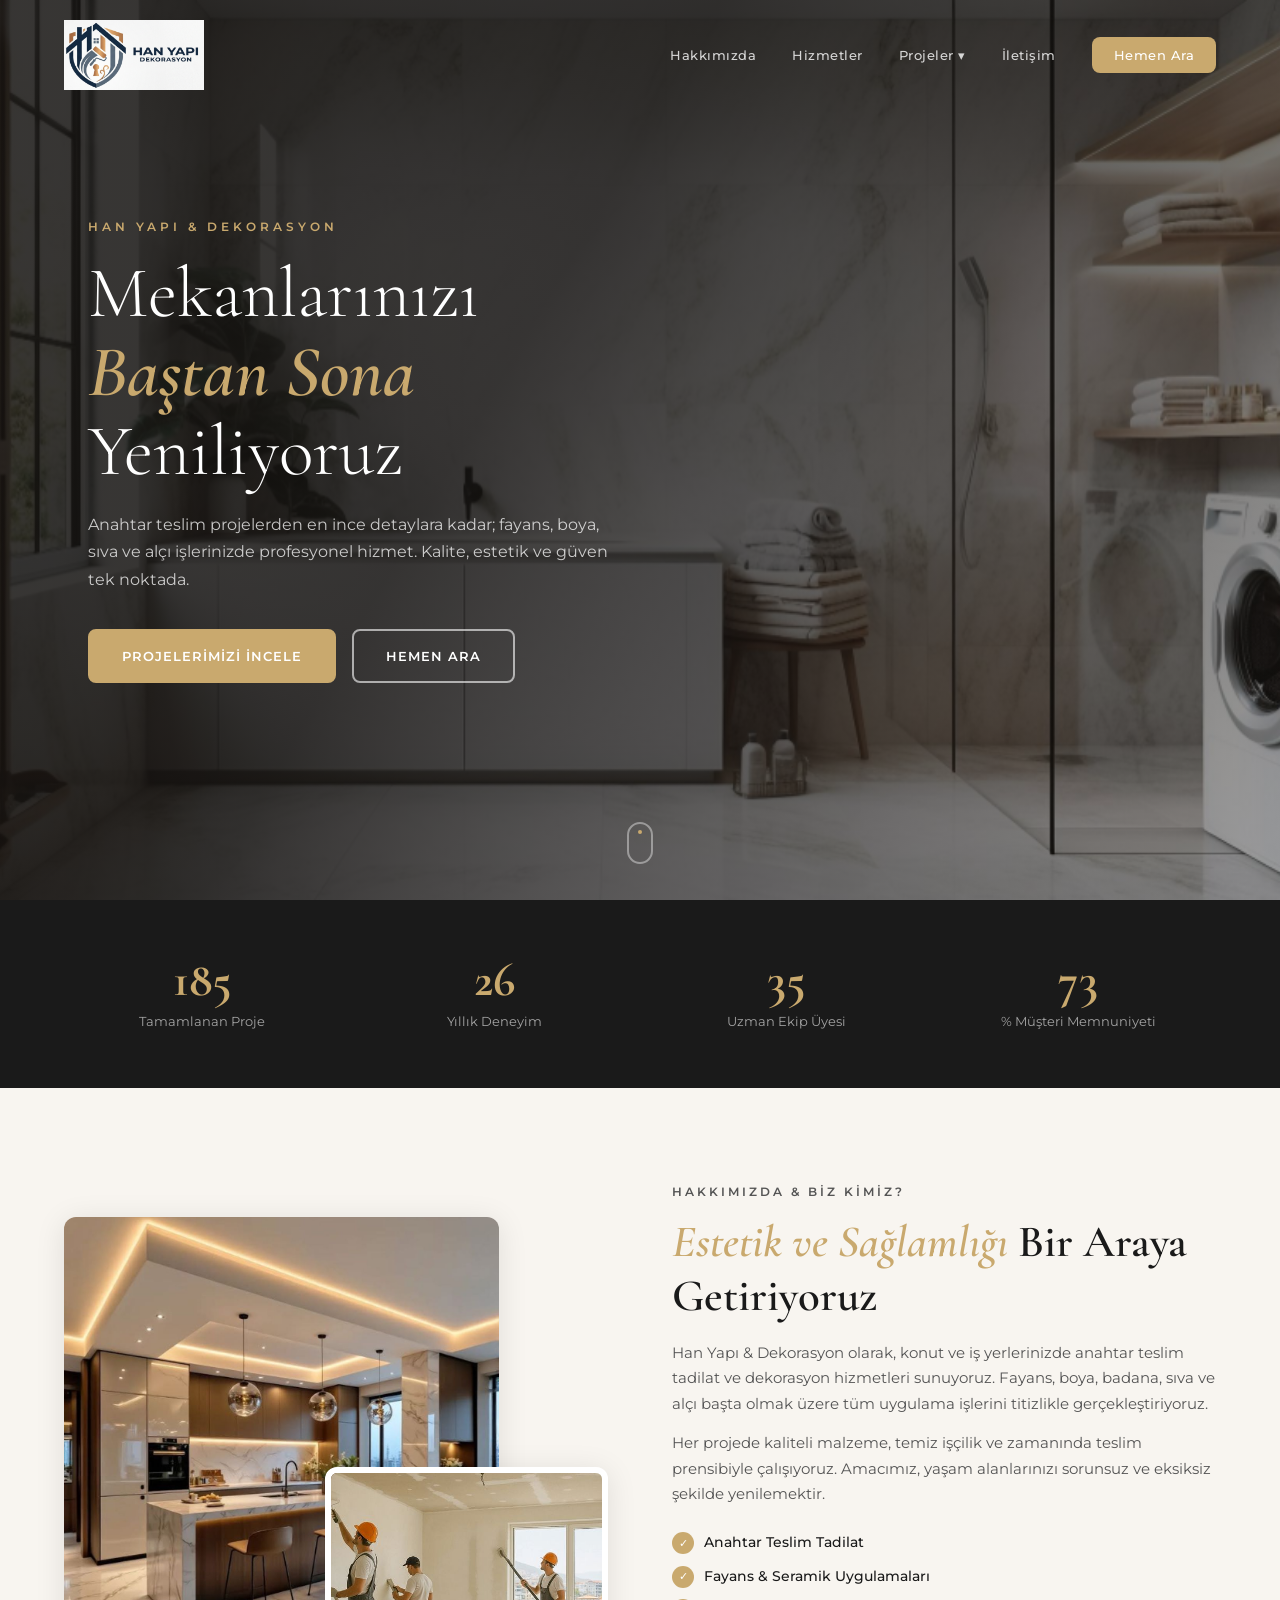
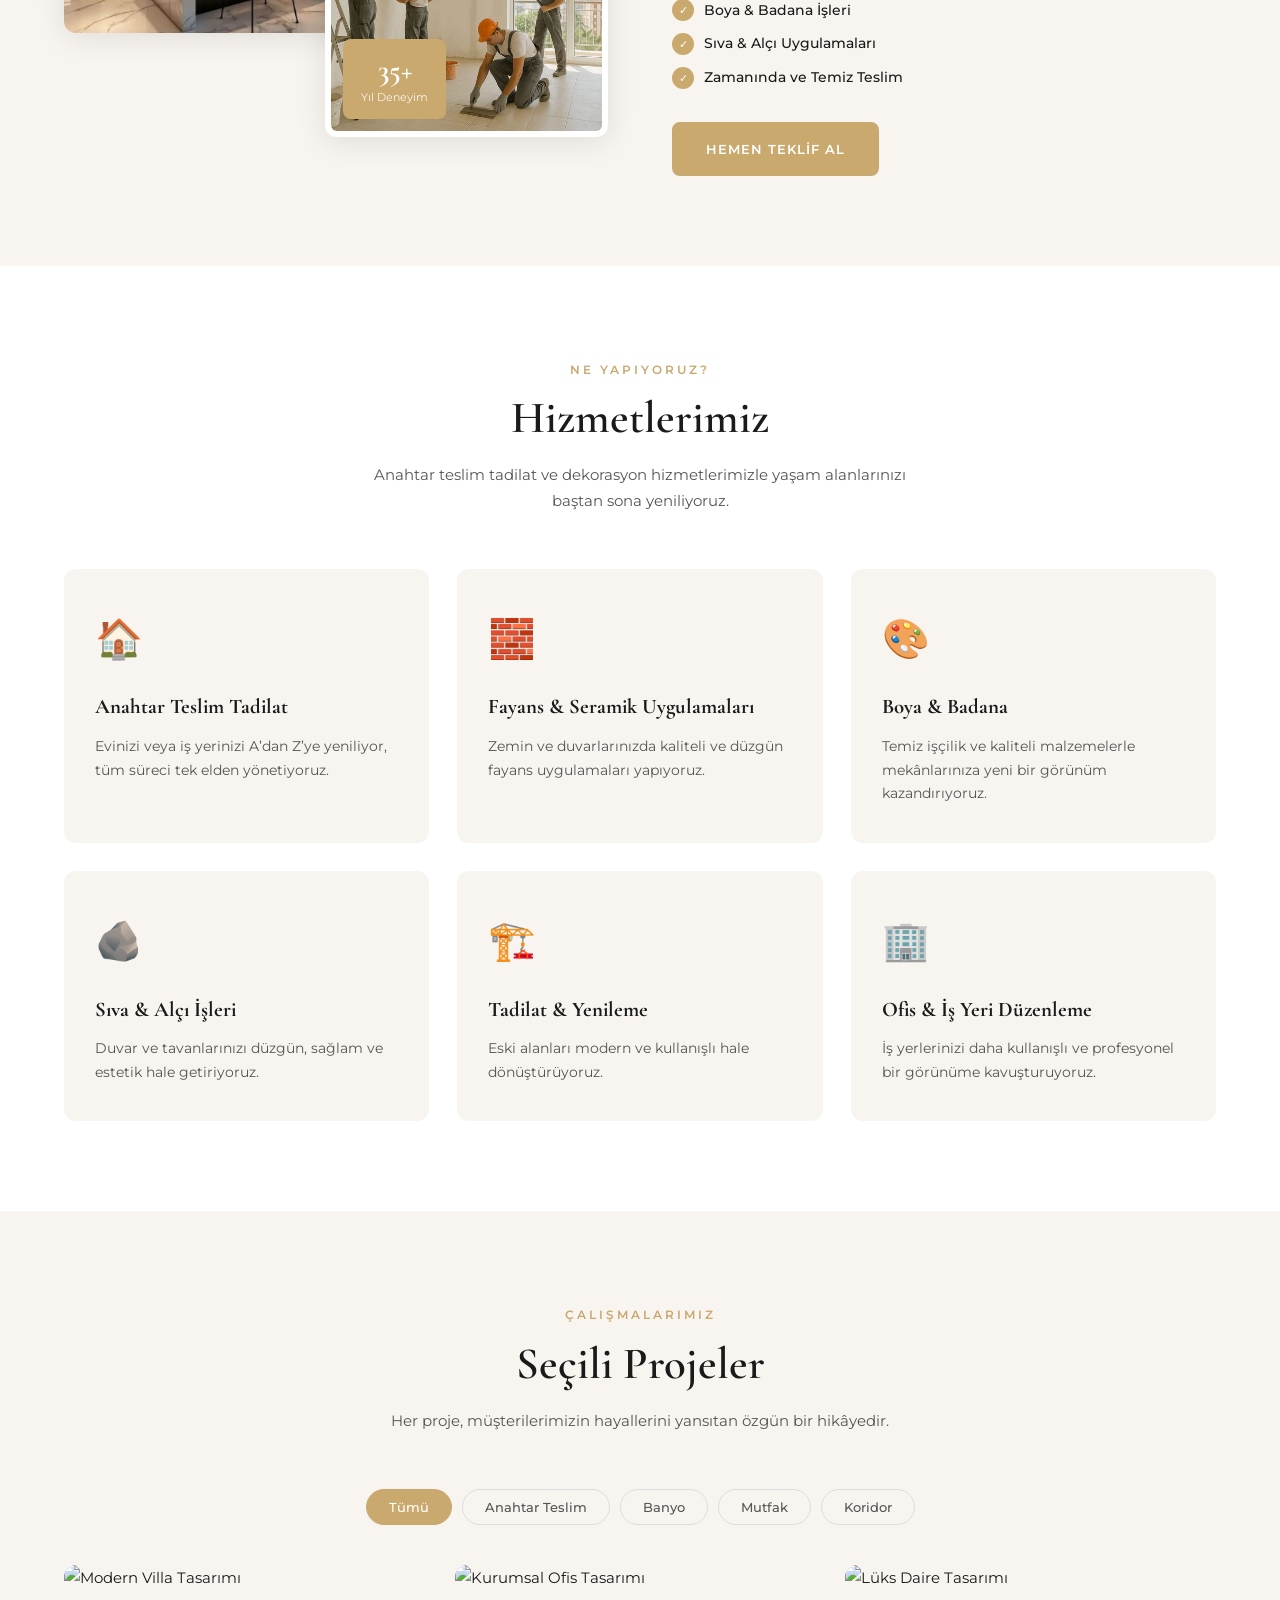
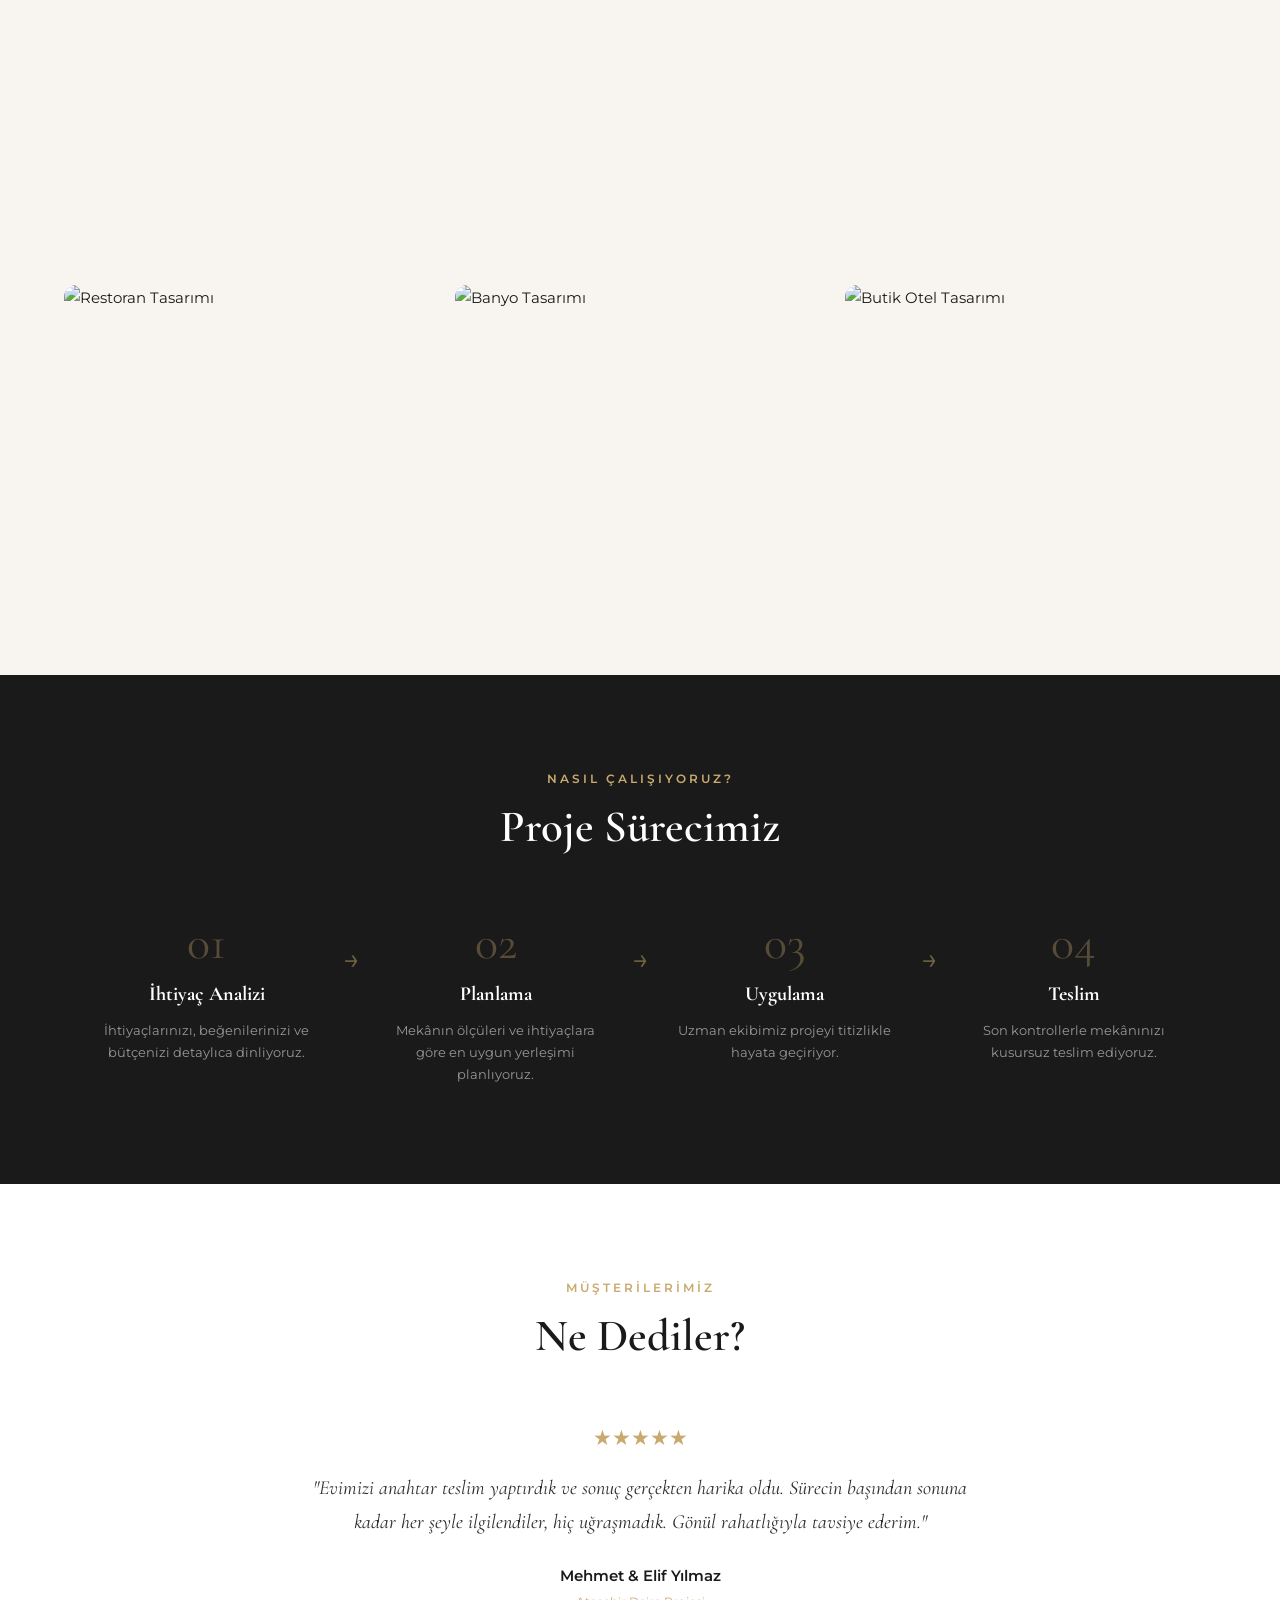
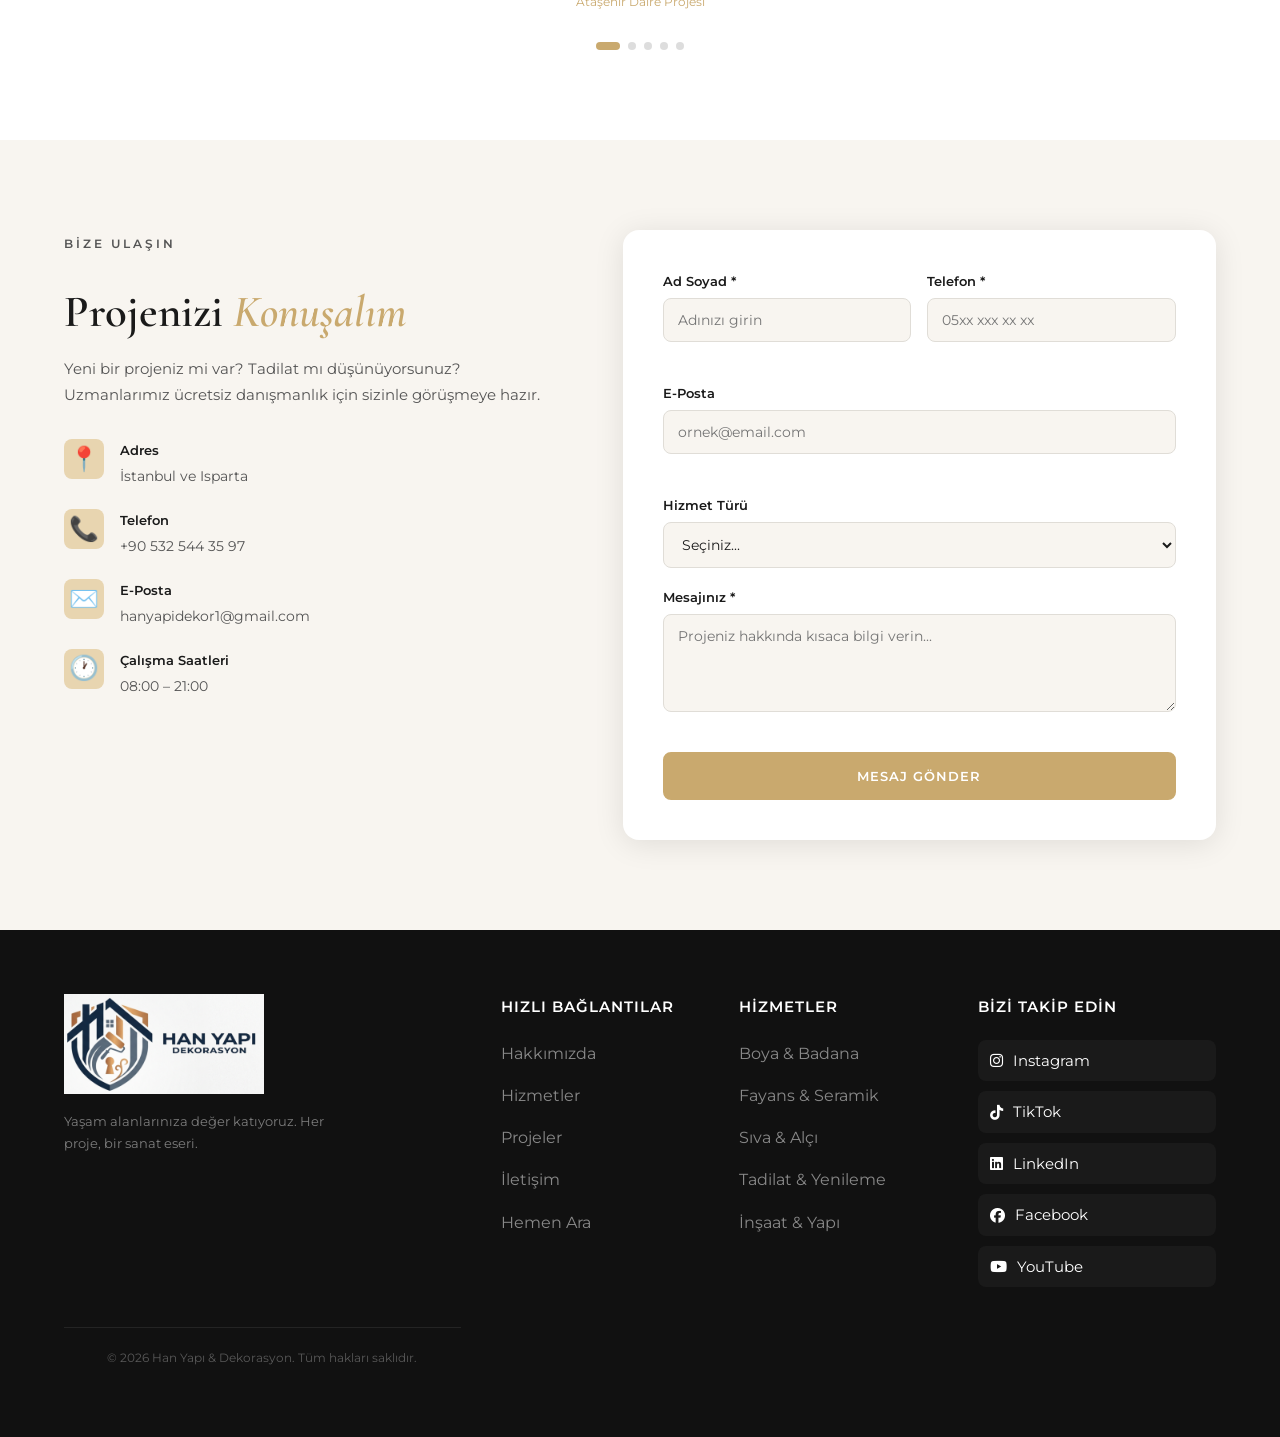
==== hanyapidekor/site/index.html @ 871a9ba3 "Add files via upload" ====
<!DOCTYPE html>
<html lang="tr">
<head>
  <meta charset="UTF-8" />
  <meta name="viewport" content="width=device-width, initial-scale=1.0" />
  <title>Han Yapı & Dekorasyon</title>
  <link href="https://fonts.googleapis.com/css2?family=Cormorant+Garamond:wght@300;400;600;700&family=Montserrat:wght@300;400;500;600&display=swap" rel="stylesheet" />
  <link rel="stylesheet" href="https://cdnjs.cloudflare.com/ajax/libs/font-awesome/6.5.0/css/all.min.css">
  <link rel="stylesheet" href="style.css" />
</head>
<body>


  <!-- NAV -->

  <nav id="navbar">
    <div class="nav-inner">
      <a href="#" class="logo">
        <img src="./image/hyp_logo_sag_yazili.png" alt="Logo" style="height:70px; width: 140px;"> 
      </a>
      <ul class="nav-links" id="navLinks">
        <li><a href="#hakkimizda">Hakkımızda</a></li>
        <li><a href="#hizmetler">Hizmetler</a></li>
        <li class="dropdown">

            <a href="#" class="dropbtn">Projeler ▾</a>

            <ul class="dropdown-menu">
              <li><a href="projeler_tamamlanan.html">Tamamlanan Projeler</a></li>
              <li><a href="projeler_devam.html">Devam Eden Projeler</a></li>
            </ul>
        </li>
        <li><a href="#iletisim">İletişim</a></li>
        <li><a href="tel:+905325443597" class="nav-cta">Hemen Ara</a></li>
      </ul>
      <button class="hamburger" id="hamburger" aria-label="Menüyü Aç">
        <span></span><span></span><span></span>
      </button>
    </div>
  </nav>

  <div class="nav-overlay" id="navOverlay"></div>


  <!-- HERO -->

  <section class="hero" id="hero">
    <div class="hero-overlay"></div>
    <div class="hero-content">
      <p class="hero-tag">Han Yapı & Dekorasyon</p>
      <h1>Mekanlarınızı<br><em>Baştan Sona </em> Yeniliyoruz</h1>
      <p class="hero-sub">Anahtar teslim projelerden en ince detaylara kadar; fayans, boya, sıva ve alçı işlerinizde profesyonel hizmet.
        Kalite, estetik ve güven tek noktada.</p>
      <div class="hero-btns">
        <a href="#projeler" class="btn btn-primary">Projelerimizi İncele</a>
        <a href="tel:+90 532 544 35 97" class="btn btn-outline">Hemen Ara</a>
      </div>
    </div>
    <div class="hero-scroll">
      <span></span>
    </div>
  </section>


  <!-- STATS -->

  <section class="stats">
    <div class="container">
      <div class="stat-item">
        <strong class="counter" data-target="245">0</strong>
        <span>Tamamlanan Proje</span>
      </div>
      <div class="stat-item">
        <strong class="counter" data-target="35">0</strong>
        <span>Yıllık Deneyim</span>
      </div>
      <div class="stat-item">
        <strong class="counter" data-target="48">0</strong>
        <span>Uzman Ekip Üyesi</span>
      </div>
      <div class="stat-item">
        <strong class="counter" data-target="100">0</strong>
        <span>% Müşteri Memnuniyeti</span>
      </div>
    </div>
  </section>


  <!-- HAKKIMIZDA -->

  <section class="about section" id="hakkimizda">
    <div class="container about-grid">
      <div class="about-images">
        <div class="about-img-main">
          <img src="./image/a5330d48f0ce934aa59a06de8141b94e.jpg" alt="Modern iç mekan tasarımı" />
        </div>
        <div class="about-img-accent">
          <img src="./image/b4bd9394245538e682d711640b801b3d.jpg" alt="Dekorasyon detayı" />
          <div class="about-badge">
            <strong>35+</strong>
            <small>Yıl Deneyim</small>
          </div>
        </div>
      </div>
      <div class="about-text">
        <p class="section-tag">Hakkımızda & Biz Kimiz?</p>
        <h2 class="section-title"><em>Estetik ve Sağlamlığı</em> Bir Araya Getiriyoruz </h2>
        <p>Han Yapı & Dekorasyon olarak, konut ve iş yerlerinizde anahtar teslim tadilat ve dekorasyon hizmetleri sunuyoruz.
        Fayans, boya, badana, sıva ve alçı başta olmak üzere tüm uygulama işlerini titizlikle gerçekleştiriyoruz.</p>
        <p>Her projede kaliteli malzeme, temiz işçilik ve zamanında teslim prensibiyle çalışıyoruz. Amacımız, yaşam alanlarınızı sorunsuz ve eksiksiz şekilde yenilemektir.</p>
        <ul class="about-features">
          <li><span class="check">✓</span> Anahtar Teslim Tadilat</li>
          <li><span class="check">✓</span> Fayans & Seramik Uygulamaları</li>
          <li><span class="check">✓</span> Boya & Badana İşleri</li>
          <li><span class="check">✓</span> Sıva & Alçı Uygulamaları</li>
          <li><span class="check">✓</span> Zamanında ve Temiz Teslim</li>
        </ul>
        <a href="#iletisim" class="btn btn-primary">Hemen Teklif Al</a>
      </div>
    </div>
  </section>


  <!-- HİZMETLER -->

  <section class="services section" id="hizmetler">
    <div class="container">
      <div class="section-header">
        <p class="section-tag">Ne Yapıyoruz?</p>
        <h2 class="section-title">Hizmetlerimiz</h2>
        <p class="section-sub">Anahtar teslim tadilat ve dekorasyon hizmetlerimizle yaşam alanlarınızı baştan sona yeniliyoruz.</p>
      </div>
      <div class="services-grid">
        <div class="service-card">
          <div class="service-icon">🏠</div>
          <h3>Anahtar Teslim Tadilat</h3>
          <p>Evinizi veya iş yerinizi A’dan Z’ye yeniliyor, tüm süreci tek elden yönetiyoruz.</p>
        </div>
        <div class="service-card">
          <div class="service-icon">🧱</div>
          <h3>Fayans & Seramik Uygulamaları</h3>
          <p>Zemin ve duvarlarınızda kaliteli ve düzgün fayans uygulamaları yapıyoruz.</p>
        </div>
        <div class="service-card">
          <div class="service-icon">🎨</div>
          <h3>Boya & Badana</h3>
          <p>Temiz işçilik ve kaliteli malzemelerle mekânlarınıza yeni bir görünüm kazandırıyoruz.</p>
        </div>
        <div class="service-card">
          <div class="service-icon">🪨</div>
          <h3>Sıva & Alçı İşleri</h3>
          <p>Duvar ve tavanlarınızı düzgün, sağlam ve estetik hale getiriyoruz.</p>
        </div>
        <div class="service-card">
          <div class="service-icon">🏗️</div>
          <h3>Tadilat & Yenileme</h3>
          <p>Eski alanları modern ve kullanışlı hale dönüştürüyoruz.</p>
        </div>
        <div class="service-card">
          <div class="service-icon">🏢</div>
          <h3>Ofis & İş Yeri Düzenleme</h3>
          <p>İş yerlerinizi daha kullanışlı ve profesyonel bir görünüme kavuşturuyoruz.</p>
        </div>
      </div>
    </div>
  </section>


  <!-- PROJELER / GALERİ -->

  <section class="portfolio section" id="projeler">
    <div class="container">
      <div class="section-header">
        <p class="section-tag">Çalışmalarımız</p>
        <h2 class="section-title">Seçili Projeler</h2>
        <p class="section-sub">Her proje, müşterilerimizin hayallerini yansıtan özgün bir hikâyedir.</p>
      </div>
      <div class="filter-tabs">
        <button class="filter-btn active" data-filter="all">Tümü</button>
        <button class="filter-btn" data-filter="anahtarteslim">Anahtar Teslim</button>
        <button class="filter-btn" data-filter="banyo">Banyo</button>
        <button class="filter-btn" data-filter="mutfak">Mutfak</button>
        <button class="filter-btn" data-filter="koridor">Koridor</button>
      </div>
      <div class="portfolio-grid" id="portfolioGrid">
        <div class="portfolio-item" data-cat="">
          <img src="https://images.unsplash.com/photo-1600585154340-be6161a56a0c?w=600&q=80" alt="Modern Villa Tasarımı" />
          <div class="portfolio-overlay">
            <span class="portfolio-cat">Konut</span>
            <h3>Modern Villa – Çankaya</h3>
            <p>Minimalist lüks konsept, 320 m²</p>
          </div>
        </div>
        <div class="portfolio-item" data-cat="ofis">
          <img src="https://images.unsplash.com/photo-1497366216548-37526070297c?w=600&q=80" alt="Kurumsal Ofis Tasarımı" />
          <div class="portfolio-overlay">
            <span class="portfolio-cat">Ofis</span>
            <h3>Tech Startup Ofisi – Levent</h3>
            <p>Açık ofis düzeni, 450 m²</p>
          </div>
        </div>
        <div class="portfolio-item" data-cat="konut">
          <img src="https://images.unsplash.com/photo-1616594039964-ae9021a400a0?w=600&q=80" alt="Lüks Daire Tasarımı" />
          <div class="portfolio-overlay">
            <span class="portfolio-cat">Konut</span>
            <h3>Lüks Daire – Nişantaşı</h3>
            <p>Art Deco yeniden yorumu, 185 m²</p>
          </div>
        </div>
        <div class="portfolio-item" data-cat="ticari">
          <img src="https://images.unsplash.com/photo-1414235077428-338989a2e8c0?w=600&q=80" alt="Restoran Tasarımı" />
          <div class="portfolio-overlay">
            <span class="portfolio-cat">Ticari</span>
            <h3>Fine Dining Restaurant – Karaköy</h3>
            <p>Endüstriyel şık, 280 m²</p>
          </div>
        </div>
        <div class="portfolio-item" data-cat="konut">
          <img src="https://images.unsplash.com/photo-1560448204-e02f11c3d0e2?w=600&q=80" alt="Banyo Tasarımı" />
          <div class="portfolio-overlay">
            <span class="portfolio-cat">Konut</span>
            <h3>Master Banyo – Üsküdar</h3>
            <p>Spa konsept, mermer & ahşap</p>
          </div>
        </div>
        <div class="portfolio-item" data-cat="ticari">
          <img src="https://images.unsplash.com/photo-1600607687939-ce8a6c25118c?w=600&q=80" alt="Butik Otel Tasarımı" />
          <div class="portfolio-overlay">
            <span class="portfolio-cat">Ticari</span>
            <h3>Butik Otel Lobby – Galata</h3>
            <p>Osmanlı modern füzyon, 600 m²</p>
          </div>
        </div>
      </div>
    </div>
  </section>


  <!-- REFERANS / SÜREÇ -->

  <section class="process section">
    <div class="container">
      <div class="section-header light">
        <p class="section-tag">Nasıl Çalışıyoruz?</p>
        <h2 class="section-title">Proje Sürecimiz</h2>
      </div>
      <div class="process-steps">
        <div class="process-step">
          <div class="step-num">01</div>
          <h3>İhtiyaç Analizi</h3>
          <p>İhtiyaçlarınızı, beğenilerinizi ve bütçenizi detaylıca dinliyoruz.</p>
        </div>
        <div class="process-arrow">→</div>
        <div class="process-step">
          <div class="step-num">02</div>
          <h3>Planlama</h3>
          <p>Mekânın ölçüleri ve ihtiyaçlara göre en uygun yerleşimi planlıyoruz.</p>
        </div>
        <div class="process-arrow">→</div>
        <div class="process-step">
          <div class="step-num">03</div>
          <h3>Uygulama</h3>
          <p>Uzman ekibimiz projeyi titizlikle hayata geçiriyor.</p>
        </div>
        <div class="process-arrow">→</div>
        <div class="process-step">
          <div class="step-num">04</div>
          <h3>Teslim</h3>
          <p>Son kontrollerle mekânınızı kusursuz teslim ediyoruz.</p>
        </div>
      </div>
    </div>
  </section>


  <!-- MÜŞTERİ YORUMLARI -->

  <section class="testimonials section" id="yorumlar">
    <div class="container">
      <div class="section-header">
        <p class="section-tag">Müşterilerimiz</p>
        <h2 class="section-title">Ne Dediler?</h2>
      </div>
      <div class="testimonials-slider" id="testimonialsSlider">
        <div class="testimonial active">
          <div class="stars">★★★★★</div>
          <p>"Evimizi anahtar teslim yaptırdık ve sonuç gerçekten harika oldu. Sürecin başından sonuna kadar her şeyle ilgilendiler, hiç uğraşmadık. Gönül rahatlığıyla tavsiye ederim."</p>
          <div class="testimonial-author">
            <strong>Mehmet & Elif Yılmaz</strong>
            <small>Ataşehir Daire Projesi</small>
          </div>
        </div>
        <div class="testimonial">
          <div class="stars">★★★★★</div>
          <p>"Fayans işçiliği gerçekten kusursuzdu. Hem temiz çalıştılar hem de söyledikleri sürede teslim ettiler. İşçilik kalitesi beklentimizin üstündeydi."</p>
          <div class="testimonial-author">
            <strong>Ahmet Demir</strong>
            <small>Banyo Yenileme</small>
          </div>
        </div>
        <div class="testimonial">
          <div class="stars">★★★★★</div>
          <p>"Boya ve badana işi için anlaştık, ev resmen yepyeni gibi oldu. Ne leke ne iz kaldı, tertemiz teslim ettiler. Çok memnun kaldık."</p>
          <div class="testimonial-author">
            <strong>Zeynep Kaya</strong>
            <small>Kadıköy Daire Boya</small>
          </div>
        </div>
        <div class="testimonial">
          <div class="stars">★★★★★</div>
          <p>"Alçı ve sıva işlemleri çok düzgün yapıldı. Duvarlar pürüzsüz oldu, sonrasında yapılan boya da çok daha güzel durdu. İşlerini gerçekten iyi biliyorlar."</p>
          <div class="testimonial-author">
            <strong>Hasan Çelik</strong>
            <small>İç Mekan Tadilat</small>
          </div>
        </div>
        <div class="testimonial">
          <div class="stars">★★★★★</div>
          <p>"Tüm tadilat sürecinde çok profesyonel çalıştılar. Hem hızlı hem de kaliteli iş çıkardılar. Bundan sonra başka ustayla çalışmam."</p>
          <div class="testimonial-author">
            <strong>Fatma Arslan</strong>
            <small>Salon Yenileme Projesi</small>
          </div>
        </div>
      </div>
      <div class="testimonial-dots" id="testimonialDots">
        <span class="dot active" data-index="0"></span>
        <span class="dot" data-index="1"></span>
        <span class="dot" data-index="2"></span>
        <span class="dot" data-index="3"></span>
        <span class="dot" data-index="4"></span>
      </div>
    </div>
  </section>


  <!-- İLETİŞİM -->

  <section class="contact section" id="iletisim">
    <div class="container contact-grid">
      <div class="contact-info">
        <p class="section-tag">Bize Ulaşın</p>
        <h2 class="section-title">Projenizi <em>Konuşalım</em></h2>
        <p>Yeni bir projeniz mi var? Tadilat mı düşünüyorsunuz? Uzmanlarımız ücretsiz danışmanlık için sizinle görüşmeye hazır.</p>
        <div class="contact-details">
          <div class="contact-item">
            <div class="contact-icon">📍</div>
            <div>
              <strong>Adres</strong>
              <span>İstanbul ve Isparta</span>
            </div>
          </div>
          <div class="contact-item">
            <div class="contact-icon">📞</div>
            <div>
              <strong>Telefon</strong>
              <a href="tel:+90 532 544 35 97">+90 532 544 35 97</a>
            </div>
          </div>
          <div class="contact-item">
            <div class="contact-icon">✉️</div>
            <div>
              <strong>E-Posta</strong>
              <a href="mailto:info@berathanyapi.com">hanyapidekor1@gmail.com</a>
            </div>
          </div>
          <div class="contact-item">
            <div class="contact-icon">🕐</div>
            <div>
              <strong>Çalışma Saatleri</strong>
              <span>08:00 – 21:00</span>
            </div>
          </div>
        </div>
      </div>
      <form class="contact-form" id="contactForm"
      action="https://formspree.io/f/xrerpkyj"
      method="POST">
        <div class="form-row">
          <div class="form-group">
            <label for="name">Ad Soyad *</label>
            <input type="text" id="name" name="name" placeholder="Adınızı girin" required />
            <span class="form-error" id="nameError"></span>
          </div>
          <div class="form-group">
            <label for="phone">Telefon *</label>
            <input type="tel" id="phone" name="phone" placeholder="05xx xxx xx xx" required />
            <span class="form-error" id="phoneError"></span>
          </div>
        </div>
        <div class="form-group">
          <label for="email">E-Posta</label>
          <input type="email" id="email" name="email" placeholder="ornek@email.com" />
          <span class="form-error" id="emailError"></span>
        </div>
        <div class="form-group">
          <label for="service">Hizmet Türü</label>
          <select id="service" name="service">
            <option value="">Seçiniz...</option>
            <option>Boya & Badana</option>
            <option>Fayans & Seramik</option>
            <option>Sıva & Alçı</option>
            <option>Tadilat & Yenileme</option>    
            <option>İnşaat & Yapı</option>
            <option>Diğer</option>
          </select>
        </div>
        <div class="form-group">
          <label for="message">Mesajınız *</label>
          <textarea id="message" name="message" rows="4" placeholder="Projeniz hakkında kısaca bilgi verin..." required></textarea>
          <span class="form-error" id="messageError"></span>
        </div>
        <button type="submit" class="btn btn-primary btn-full">Mesaj Gönder</button>
        <div class="form-success" id="formSuccess">
          ✅ Mesajınız alındı! En kısa sürede size döneceğiz.
        </div>
      </form>
    </div>
  </section>


  <!-- FOOTER -->

  <footer class="footer">
    <div class="container footer-inner">
      <div class="footer-brand">
        <a class="logo">
          <img src="./image/hyp_logo_sag_yazili.png" alt="Logo" style="height:100px; width: 200px;">   
        </a>
        <p>Yaşam alanlarınıza değer katıyoruz. Her proje, bir sanat eseri.</p>
      </div>
      <div class="footer-links">
        <h4>Hızlı Bağlantılar</h4>
        <ul>
          <li><a href="#hakkimizda">Hakkımızda</a></li>
          <li><a href="#hizmetler">Hizmetler</a></li>
          <li><a href="#projeler">Projeler</a></li>
          <li><a href="#iletisim">İletişim</a></li>
          <li><a href="tel:+905325443597">Hemen Ara</a></li>
        </ul>
      </div>
      <div class="footer-links">
        <h4>Hizmetler</h4>
        <ul>
          <li><a href="#iletisim">Boya & Badana</a></li>
          <li><a href="#iletisim">Fayans & Seramik</a></li>
          <li><a href="#iletisim">Sıva & Alçı</a></li>
          <li><a href="#iletisim">Tadilat & Yenileme</a></li>
          <li><a href="#iletisim">İnşaat & Yapı</a></li>
        </ul>
      </div>
      <div class="footer-social">
        <h4>Bizi Takip Edin</h4>
        <div class="social-links">
        <a href="https://instagram.com/kullaniciadi" target="_blank">
          <i class="fa-brands fa-instagram"></i> Instagram
        </a>
        <a href="https://tiktok.com/@kullaniciadi" target="_blank">
         <i class="fa-brands fa-tiktok"></i> TikTok
        </a>
        <a href="https://linkedin.com/in/kullaniciadi" target="_blank">
          <i class="fa-brands fa-linkedin"></i> LinkedIn
        </a>
        <a href="https://facebook.com/kullaniciadi" target="_blank">
          <i class="fa-brands fa-facebook"></i> Facebook
        </a>
        <a href="https://youtube.com/@kullaniciadi" target="_blank">
          <i class="fa-brands fa-youtube"></i> YouTube
        </a>
      </div>
    </div>
    <div class="footer-bottom">
      <div class="container">
        <p>© 2026 Han Yapı & Dekorasyon. Tüm hakları saklıdır.</p>
      </div>
    </div>
  </footer>


  <!-- BACK TO TOP -->

  <button class="back-to-top" id="backToTop" aria-label="Yukarı çık">↑</button>

  <script src="script.js"></script>


</body>
</html>
---- hanyapidekor/site/style.css ----
/* =============================================
   BERAT HAN YAPI & DEKORASYON — style.css
   ============================================= */

/* --- Reset & Base --- */
*, *::before, *::after { box-sizing: border-box; margin: 0; padding: 0; }

:root {
  --gold:    #c9a96e;
  --gold-lt: #e8d5b0;
  --dark:    #1a1a1a;
  --dark2:   #2c2c2c;
  --mid:     #555;
  --light:   #f8f5f0;
  --white:   #ffffff;
  --radius:  8px;
  --shadow:  0 4px 30px rgba(0,0,0,.10);
  --trans:   all .35s cubic-bezier(.4,0,.2,1);
  --font-head: 'Cormorant Garamond', serif;
  --font-body: 'Montserrat', sans-serif;
}

html { scroll-behavior: smooth; }

body {
  font-family: var(--font-body);
  color: var(--dark);
  background: var(--white);
  line-height: 1.7;
  font-size: 15px;
}

a { text-decoration: none; color: inherit; }
img { display: block; width: 100%; height: 100%; object-fit: cover; }
ul { list-style: none; }

.container {
  max-width: 1200px;
  margin: 0 auto;
  padding: 0 24px;
}

.section { padding: 90px 0; }

/* ---- Typography ---- */
.section-tag {
  display: inline-block;
  font-size: 12px;
  font-weight: 600;
  letter-spacing: 3px;
  text-transform: uppercase;
  color: var(--gold);
  margin-bottom: 12px;
}
.section-title {
  font-family: var(--font-head);
  font-size: clamp(2rem, 4vw, 2.8rem);
  font-weight: 600;
  line-height: 1.2;
  color: var(--dark);
  margin-bottom: 16px;
}
.section-title em { color: var(--gold); font-style: italic; }
.section-sub { color: var(--mid); max-width: 560px; }
.section-header { text-align: center; margin-bottom: 56px; }
.section-header .section-sub { margin: 0 auto; }
.section-header.light .section-title { color: var(--white); }
.section-header.light .section-sub  { color: rgba(255,255,255,.7); }

/* ---- Buttons ---- */
.btn {
  display: inline-flex;
  align-items: center;
  gap: 8px;
  padding: 14px 32px;
  border-radius: var(--radius);
  font-family: var(--font-body);
  font-size: 13px;
  font-weight: 600;
  letter-spacing: 1px;
  text-transform: uppercase;
  cursor: pointer;
  border: 2px solid transparent;
  transition: var(--trans);
}
.btn-primary {
  background: var(--gold);
  color: var(--white);
  border-color: var(--gold);
}
.btn-primary:hover {
  background: #b8894e;
  border-color: #b8894e;
  transform: translateY(-2px);
  box-shadow: 0 8px 24px rgba(201,169,110,.4);
}
.btn-outline {
  background: transparent;
  color: var(--white);
  border-color: rgba(255,255,255,.6);
}
.btn-outline:hover {
  background: var(--white);
  color: var(--dark);
  border-color: var(--white);
  transform: translateY(-2px);
}
.btn-full { width: 100%; justify-content: center; }

/* =============================================
   NAVBAR
   ============================================= */
#navbar {
  position: fixed;
  width: 100%;
  top: 0; left: 0;
  z-index: 999;
  padding: 20px 0;
  transition: var(--trans);
}
#navbar.scrolled {
  background: rgba(26,26,26,.97);
  backdrop-filter: blur(12px);
  padding: 12px 0;
  box-shadow: 0 2px 20px rgba(0,0,0,.3);
}
.nav-inner {
  max-width: 1200px;
  margin: 0 auto;
  padding: 0 24px;
  display: flex;
  align-items: center;
  justify-content: space-between;
}
.logo {
  display: flex;
  align-items: center;
  gap: 12px;
}
.logo-bh {
  width: 44px; height: 44px;
  background: var(--gold);
  color: var(--white);
  border-radius: var(--radius);
  display: flex;
  align-items: center;
  justify-content: center;
  font-family: var(--font-head);
  font-size: 18px;
  font-weight: 700;
  flex-shrink: 0;
}
.logo-text {
  color: var(--white);
  font-size: 14px;
  font-weight: 500;
  line-height: 1.3;
}
.logo-text small { font-size: 11px; opacity: .7; }

.nav-links {
  display: flex;
  align-items: center;
  gap: 36px;
}
.nav-links a {
  color: rgba(255,255,255,.8);
  font-size: 13px;
  font-weight: 500;
  letter-spacing: .5px;
  transition: var(--trans);
}
.nav-links a:hover { color: var(--gold); }
.nav-links .nav-cta {
  background: var(--gold);
  color: var(--white) !important;
  padding: 10px 22px;
  border-radius: var(--radius);
}
.nav-links .nav-cta:hover { background: #b8894e; }

.hamburger {
  display: none;
  flex-direction: column;
  gap: 5px;
  background: none;
  border: none;
  cursor: pointer;
  padding: 6px;
}
.hamburger span {
  width: 26px; height: 2px;
  background: var(--white);
  border-radius: 2px;
  transition: var(--trans);
  display: block;
}

/* =============================================
   HERO
   ============================================= */
.hero {
  position: relative;
  height: 100vh;
  min-height: 640px;
  background: url('image/29858.jpg') center/cover no-repeat;
  display: flex;
  align-items: center;
}
.hero-overlay {
  position: absolute;
  inset: 0;
  background: linear-gradient(120deg, rgba(20,18,16,.85) 40%, rgba(20,18,16,.4) 100%);
}
.hero-content {
  position: relative;
  z-index: 2;
  max-width: 700px;
  padding: 0 24px;
  margin: 0 auto;
  margin-left: max(24px, calc((100vw - 1200px) / 2 + 24px));
  animation: fadeUp .8s ease both;
}
.hero-tag {
  font-size: 12px;
  font-weight: 600;
  letter-spacing: 4px;
  text-transform: uppercase;
  color: var(--gold);
  margin-bottom: 16px;
}
.hero-content h1 {
  font-family: var(--font-head);
  font-size: clamp(2.8rem, 6vw, 4.5rem);
  font-weight: 300;
  line-height: 1.1;
  color: var(--white);
  margin-bottom: 20px;
}
.hero-content h1 em { font-style: italic; color: var(--gold); font-weight: 600; }
.hero-sub {
  color: rgba(255,255,255,.75);
  font-size: 16px;
  max-width: 520px;
  margin-bottom: 36px;
}
.hero-btns { display: flex; gap: 16px; flex-wrap: wrap; }

.hero-scroll {
  position: absolute;
  bottom: 36px;
  left: 50%;
  transform: translateX(-50%);
  z-index: 2;
}
.hero-scroll span {
  display: block;
  width: 26px; height: 42px;
  border: 2px solid rgba(255,255,255,.4);
  border-radius: 13px;
  position: relative;
}
.hero-scroll span::before {
  content: '';
  width: 4px; height: 4px;
  background: var(--gold);
  border-radius: 50%;
  position: absolute;
  top: 6px;
  left: 50%;
  transform: translateX(-50%);
  animation: scrollBounce 1.6s ease infinite;
}

/* =============================================
   STATS
   ============================================= */
.stats {
  background: var(--dark);
  padding: 56px 0;
}
.stats .container {
  display: grid;
  grid-template-columns: repeat(4, 1fr);
  gap: 16px;
  text-align: center;
}
.stat-item strong {
  display: block;
  font-family: var(--font-head);
  font-size: 3rem;
  color: var(--gold);
  font-weight: 700;
  line-height: 1;
}
.stat-item span {
  font-size: 13px;
  color: rgba(255,255,255,.6);
  margin-top: 6px;
  display: block;
}

/* =============================================
   ABOUT
   ============================================= */
.about { background: var(--light); }
.about-grid {
  display: grid;
  grid-template-columns: 1fr 1fr;
  gap: 64px;
  align-items: center;
}
.about-images {
  position: relative;
  height: 520px;
}
.about-img-main {
  position: absolute;
  top: 0; left: 0;
  width: 80%; height: 80%;
  border-radius: 12px;
  overflow: hidden;
  box-shadow: var(--shadow);
}
.about-img-accent {
  position: absolute;
  bottom: 0; right: 0;
  width: 52%; height: 52%;
  border-radius: 12px;
  overflow: hidden;
  box-shadow: var(--shadow);
  border: 6px solid var(--white);
}
.about-badge {
  position: absolute;
  bottom: 12px; left: 12px;
  background: var(--gold);
  color: var(--white);
  padding: 14px 18px;
  border-radius: var(--radius);
  text-align: center;
  line-height: 1.2;
}
.about-badge strong { display: block; font-size: 1.8rem; font-family: var(--font-head); }
.about-badge small  { font-size: 11px; opacity: .9; }

.about-text p { color: var(--mid); margin-bottom: 14px; }
.about-features {
  margin: 24px 0 32px;
  display: flex;
  flex-direction: column;
  gap: 10px;
}
.about-features li {
  display: flex;
  align-items: center;
  gap: 10px;
  font-size: 14px;
  font-weight: 500;
}
.check {
  width: 22px; height: 22px;
  background: var(--gold);
  color: var(--white);
  border-radius: 50%;
  display: flex;
  align-items: center;
  justify-content: center;
  font-size: 11px;
  flex-shrink: 0;
}

/* =============================================
   SERVICES
   ============================================= */
.services { background: var(--white); }
.services-grid {
  display: grid;
  grid-template-columns: repeat(3, 1fr);
  gap: 28px;
}
.service-card {
  padding: 36px 30px;
  border-radius: 12px;
  background: var(--light);
  border: 1px solid transparent;
  transition: var(--trans);
  cursor: default;
}
.service-card:hover {
  border-color: var(--gold-lt);
  box-shadow: 0 12px 40px rgba(201,169,110,.15);
  transform: translateY(-6px);
}
.service-icon {
  font-size: 2.4rem;
  margin-bottom: 18px;
}
.service-card h3 {
  font-family: var(--font-head);
  font-size: 1.3rem;
  margin-bottom: 10px;
}
.service-card p { color: var(--mid); font-size: 14px; }

/* =============================================
   PORTFOLIO
   ============================================= */
.portfolio { background: var(--light); }
.filter-tabs {
  display: flex;
  gap: 10px;
  justify-content: center;
  margin-bottom: 40px;
  flex-wrap: wrap;
}
.filter-btn {
  padding: 9px 22px;
  border-radius: 40px;
  border: 1.5px solid #ddd;
  background: transparent;
  font-family: var(--font-body);
  font-size: 13px;
  font-weight: 500;
  cursor: pointer;
  transition: var(--trans);
  color: var(--mid);
}
.filter-btn:hover,
.filter-btn.active {
  background: var(--gold);
  border-color: var(--gold);
  color: var(--white);
}
.portfolio-grid {
  display: grid;
  grid-template-columns: repeat(3, 1fr);
  gap: 20px;
}
.portfolio-item {
  border-radius: 12px;
  overflow: hidden;
  position: relative;
  height: 300px;
  cursor: pointer;
  transition: var(--trans);
}
.portfolio-item img { transition: transform .5s ease; }
.portfolio-item:hover img { transform: scale(1.06); }
.portfolio-overlay {
  position: absolute;
  inset: 0;
  background: linear-gradient(to top, rgba(20,18,16,.9) 50%, transparent);
  display: flex;
  flex-direction: column;
  justify-content: flex-end;
  padding: 24px;
  opacity: 0;
  transition: var(--trans);
}
.portfolio-item:hover .portfolio-overlay { opacity: 1; }
.portfolio-cat {
  font-size: 11px;
  font-weight: 600;
  letter-spacing: 2px;
  text-transform: uppercase;
  color: var(--gold);
  margin-bottom: 6px;
}
.portfolio-overlay h3 {
  font-family: var(--font-head);
  font-size: 1.25rem;
  color: var(--white);
  margin-bottom: 4px;
}
.portfolio-overlay p { color: rgba(255,255,255,.7); font-size: 13px; }
.portfolio-item.hidden { display: none; }

/* =============================================
   PROCESS
   ============================================= */
.process { background: var(--dark); }
.process-steps {
  display: flex;
  align-items: flex-start;
  gap: 16px;
  flex-wrap: wrap;
  justify-content: center;
}
.process-step {
  flex: 1;
  min-width: 180px;
  max-width: 240px;
  text-align: center;
  padding: 8px;
}
.step-num {
  font-family: var(--font-head);
  font-size: 3rem;
  color: var(--gold);
  opacity: .35;
  line-height: 1;
  margin-bottom: 10px;
}
.process-step h3 {
  font-family: var(--font-head);
  font-size: 1.25rem;
  color: var(--white);
  margin-bottom: 8px;
}
.process-step p { color: rgba(255,255,255,.55); font-size: 13px; }
.process-arrow {
  color: var(--gold);
  font-size: 1.8rem;
  opacity: .5;
  margin-top: 24px;
  flex-shrink: 0;
}

/* =============================================
   TESTIMONIALS
   ============================================= */
.testimonials { background: var(--white); }
.testimonials-slider {
  max-width: 700px;
  margin: 0 auto;
  text-align: center;
  position: relative;
  min-height: 180px;
}
.testimonial {
  display: none;
  animation: fadeUp .4s ease;
}
.testimonial.active { display: block; }
.stars { color: var(--gold); font-size: 1.3rem; margin-bottom: 16px; }
.testimonial > p {
  font-family: var(--font-head);
  font-size: 1.25rem;
  font-style: italic;
  color: var(--dark2);
  margin-bottom: 24px;
  line-height: 1.7;
}
.testimonial-author strong { display: block; font-weight: 600; }
.testimonial-author small  { color: var(--gold); font-size: 12px; }
.testimonial-dots {
  display: flex;
  gap: 8px;
  justify-content: center;
  margin-top: 28px;
}
.dot {
  width: 8px; height: 8px;
  border-radius: 50%;
  background: #ddd;
  cursor: pointer;
  transition: var(--trans);
}
.dot.active {
  background: var(--gold);
  width: 24px;
  border-radius: 4px;
}

/* =============================================
   CONTACT
   ============================================= */
.contact { background: var(--light); }
.contact-grid {
  display: grid;
  grid-template-columns: 1fr 1.2fr;
  gap: 64px;
  align-items: flex-start;
}
.contact-info p { color: var(--mid); margin-bottom: 32px; }
.contact-details { display: flex; flex-direction: column; gap: 20px; }
.contact-item {
  display: flex;
  align-items: flex-start;
  gap: 16px;
}
.contact-icon {
  font-size: 1.5rem;
  flex-shrink: 0;
  width: 40px; height: 40px;
  background: var(--gold-lt);
  border-radius: var(--radius);
  display: flex;
  align-items: center;
  justify-content: center;
}
.contact-item strong { display: block; font-size: 13px; font-weight: 600; margin-bottom: 2px; }
.contact-item span,
.contact-item a { color: var(--mid); font-size: 14px; }
.contact-item a:hover { color: var(--gold); }

.contact-form {
  background: var(--white);
  padding: 40px;
  border-radius: 16px;
  box-shadow: var(--shadow);
}
.form-row {
  display: grid;
  grid-template-columns: 1fr 1fr;
  gap: 16px;
}
.form-group {
  display: flex;
  flex-direction: column;
  gap: 6px;
  margin-bottom: 18px;
}
.form-group label {
  font-size: 13px;
  font-weight: 600;
  color: var(--dark);
}
.form-group input,
.form-group select,
.form-group textarea {
  padding: 12px 14px;
  border: 1.5px solid #e0ddd7;
  border-radius: var(--radius);
  font-family: var(--font-body);
  font-size: 14px;
  color: var(--dark);
  background: var(--light);
  transition: var(--trans);
  resize: vertical;
}
.form-group input:focus,
.form-group select:focus,
.form-group textarea:focus {
  outline: none;
  border-color: var(--gold);
  box-shadow: 0 0 0 3px rgba(201,169,110,.15);
}
.form-group input.error,
.form-group textarea.error { border-color: #e05; }
.form-error { font-size: 12px; color: #e05; min-height: 16px; }
.form-success {
  display: none;
  margin-top: 16px;
  padding: 14px;
  background: #f0faf0;
  border: 1px solid #abeaab;
  border-radius: var(--radius);
  font-size: 14px;
  color: #2a7a2a;
  text-align: center;
}

/* =============================================
   FOOTER
   ============================================= */
   
.footer {
  background: #111;
  padding: 64px 0 0;
}

.footer-inner {
  display: grid;
  grid-template-columns: 2fr 1fr 1fr 1.2fr;
  gap: 40px;
  padding-bottom: 48px;
}

.footer-brand p {
  color: rgba(255,255,255,.45);
  font-size: 13px;
  margin-top: 16px;
  max-width: 260px;
}

.footer-links h4,
.footer-social h4 {
  color: var(--white);
  font-size: 15px;
  font-weight: 600;
  letter-spacing: 1px;
  text-transform: uppercase;
  margin-bottom: 20px;
}

.footer-links ul {
  display: flex;
  flex-direction: column;
  gap: 15px;
}

.footer-links a {
  color: rgba(255,255,255,.5);
  font-size: 16px;
  transition: var(--trans);
}

.footer-links a:hover {
  color: var(--gold);
}

/* SOCIAL LINKS */
.social-links {
  display: flex;
  flex-direction: column;
  gap: 10px;
}

.social-links a {
  display: flex;
  align-items: center;
  gap: 10px;
  background: #1a1a1a;
  padding: 8px 12px;
  border-radius: 8px;
  color: #fff;
  text-decoration: none;
  transition: all 0.3s ease;
}

/* ikon */
.social-links a i {
  transition: 0.3s;
}

/* genel hover */
.social-links a:hover {
  transform: translateX(5px);
  box-shadow: 0 0 15px rgba(255,255,255,0.15);
}

/* Instagram */
.social-links a:nth-child(1):hover {
  background: linear-gradient(45deg, #f9ce34, #ee2a7b, #6228d7);
}

/* TikTok */
.social-links a:nth-child(2):hover {
  background: linear-gradient(90deg, #25F4EE, #FE2C55);
}

/* LinkedIn */
.social-links a:nth-child(3):hover {
  background: linear-gradient(45deg, #0077B5, #00A0DC);
}

/* Facebook */
.social-links a:nth-child(4):hover {
  background: linear-gradient(45deg, #1877F2, #4c8bf5);
}

/* YouTube */
.social-links a:nth-child(5):hover {
  background: linear-gradient(45deg, #FF0000, #ff5e5e);
}

/* ikon hover rengi */
.social-links a:hover i {
  color: inherit;
}

.footer-bottom {
  border-top: 1px solid rgba(255,255,255,.08);
  padding: 20px 0;
}

.footer-bottom p {
  color: rgba(255,255,255,.3);
  font-size: 12px;
  text-align: center;
}



/* =============================================
   BACK TO TOP
   ============================================= */

.back-to-top {
  position: fixed;
  bottom: 32px; right: 32px;
  width: 46px; height: 46px;
  background: var(--gold);
  color: var(--white);
  border: none;
  border-radius: 50%;
  font-size: 1.2rem;
  cursor: pointer;
  opacity: 0;
  visibility: hidden;
  transform: translateY(16px);
  transition: var(--trans);
  z-index: 900;
  box-shadow: 0 4px 16px rgba(201,169,110,.5);
}
.back-to-top.visible {
  opacity: 1;
  visibility: visible;
  transform: translateY(0);
}
.back-to-top:hover { 
  background: #b8894e; transform: translateY(-3px); 
}

/* =============================================
   ANIMATIONS
   ============================================= */

@keyframes fadeUp {
  from { opacity: 0; transform: translateY(28px); }
  to   { opacity: 1; transform: translateY(0);    }
}
@keyframes scrollBounce {
  0%, 100% { transform: translateX(-50%) translateY(0);   opacity: 1; }
  80%       { transform: translateX(-50%) translateY(14px); opacity: 0; }
}

.reveal {
  opacity: 0;
  transform: translateY(32px);
  transition: opacity .6s ease, transform .6s ease;
}
.reveal.visible {
  opacity: 1;
  transform: translateY(0);
}

/* =============================================
   RESPONSIVE
   ============================================= */
@media (max-width: 1024px) {
  .about-grid { grid-template-columns: 1fr; gap: 40px; }
  .about-images { height: 360px; }
  .contact-grid { grid-template-columns: 1fr; gap: 40px; }
  .footer-inner { grid-template-columns: 1fr 1fr; }
}

@media (max-width: 768px) {
  .section { padding: 64px 0; }
/* Sol drawer menü */
  .nav-links {
    display: flex;
    flex-direction: column;
    justify-content: flex-start;
    align-items: flex-start;
    gap: 0;
    position: fixed;
    top: 0;
    left: 0;
    width: 280px;
    height: 100vh;
    background: rgba(20,18,16,.98);
    padding: 80px 32px 40px;
    transform: translateX(-100%);
    transition: transform .35s cubic-bezier(.4,0,.2,1);
    z-index: 1001;
    box-shadow: 4px 0 28px rgba(0,0,0,.45);
    overflow-y: auto;
  }
  .nav-links li {
    width: 100%;
    border-bottom: 1px solid rgba(255,255,255,.08);
  }
  .nav-links li:last-child { border-bottom: none; margin-top: 12px; }
  .nav-links a {
    display: block;
    padding: 15px 0;
    font-size: 14px;
  }
  .nav-links .nav-cta {
    display: block;
    text-align: center;
    padding: 12px 22px;
    border-radius: var(--radius);
  }
  .nav-links.open { transform: translateX(0); }

  /* Karartma overlay */
  .nav-overlay {
    display: none;
    position: fixed;
    inset: 0;
    background: rgba(0,0,0,.55);
    z-index: 998;
  }
  .nav-overlay.active { display: block; }

  /* Hamburger → X animasyonu */
  .hamburger.active span:nth-child(1) { transform: translateY(7px) rotate(45deg); }
  .hamburger.active span:nth-child(2) { opacity: 0; transform: scaleX(0); }
  .hamburger.active span:nth-child(3) { transform: translateY(-7px) rotate(-45deg); }

  .hamburger { display: flex; }

  .stats .container { grid-template-columns: repeat(2, 1fr); gap: 24px; }
  .services-grid { grid-template-columns: 1fr; }
  .portfolio-grid { grid-template-columns: 1fr 1fr; }
  .process-arrow { display: none; }
  .footer-inner { grid-template-columns: 1fr; gap: 28px; }
  .form-row { grid-template-columns: 1fr; }
  .contact-form { padding: 28px 20px; }
}

@media (max-width: 520px) {
  .portfolio-grid { grid-template-columns: 1fr; }
  .hero-btns { flex-direction: column; }
  .stats .container { grid-template-columns: repeat(2, 1fr); }
}

/* DROPDOWN MOBİL FIX */
.dropdown-menu {
  position: static;
  opacity: 1;
  visibility: visible;
  transform: none;
  background: transparent;
  box-shadow: none;
  padding-left: 12px;
}

.dropdown-menu a {
  padding: 10px 0;
}

/* =========================
   DROPDOWN MENU
   ========================= */

.dropdown {
  position: relative;
}

.dropdown-menu {
  position: absolute;
  top: 100%;
  left: 0;
  background: #111;
  min-width: 220px;
  border-radius: 8px;
  overflow: hidden;
  box-shadow: 0 10px 30px rgba(0,0,0,.3);

  opacity: 0;
  visibility: hidden;
  transform: translateY(10px);
  transition: 0.3s ease;
  z-index: 1000;
}

.dropdown-menu li {
  width: 100%;
}

.dropdown-menu a {
  display: block;
  padding: 12px 16px;
  font-size: 13px;
  color: rgba(255,255,255,.8);
}

.dropdown-menu a:hover {
  background: rgba(201,169,110,.15);
  color: var(--gold);
}

/* hover ile aç */
.dropdown:hover .dropdown-menu {
  opacity: 1;
  visibility: visible;
  transform: translateY(0);
}

.dropdown.open .dropdown-menu {
  opacity: 1;
  visibility: visible;
  transform: translateY(0);
}

.dropdown:hover .dropdown-menu {
  opacity: 1;
  visibility: visible;
  transform: translateY(0);
}

/* Sadece tamamlanan proje ve devam eden proje sayfalarında */

.fixed-nav #navbar {
  position: fixed;
  top: 0;
  left: 0;
  width: 100%;
  z-index: 999;
  background: rgba(26, 26, 26, .97);
  backdrop-filter: none;
}

.fixed-nav {
  padding-top: 70px;
}
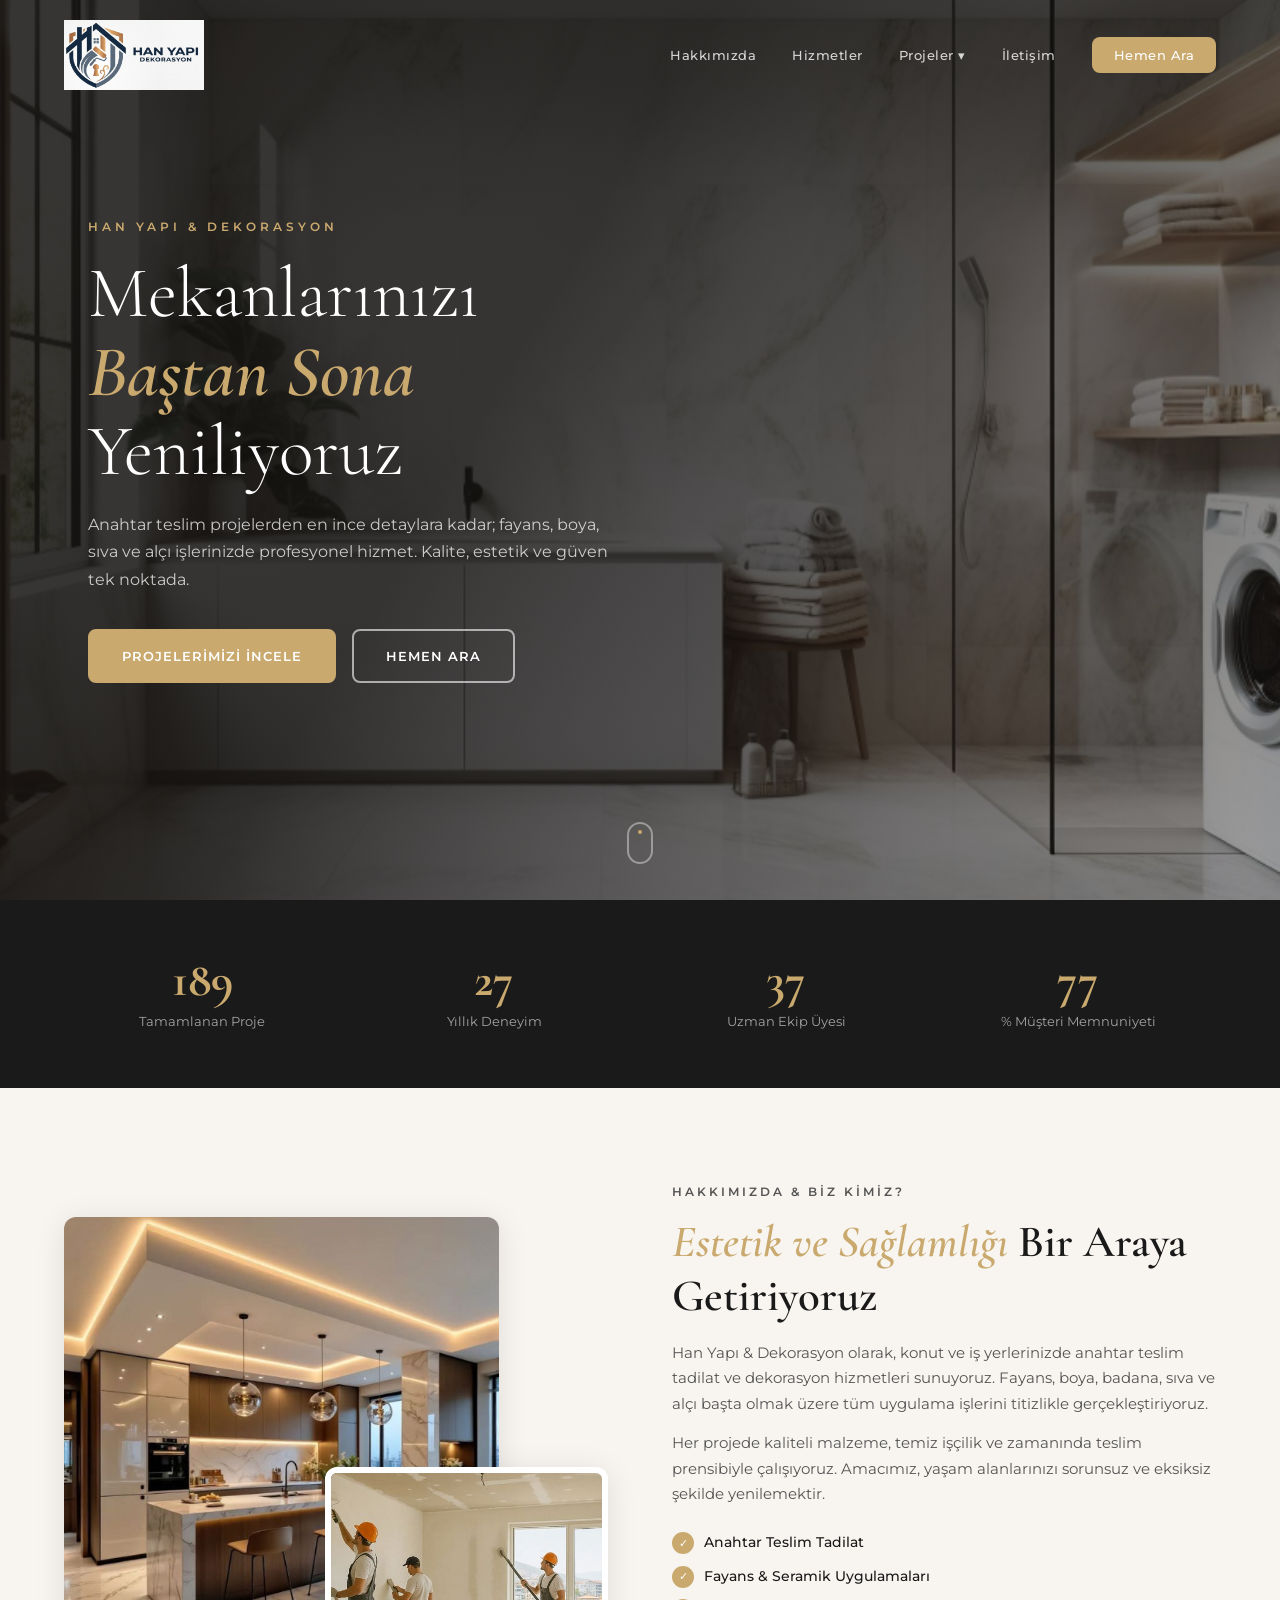
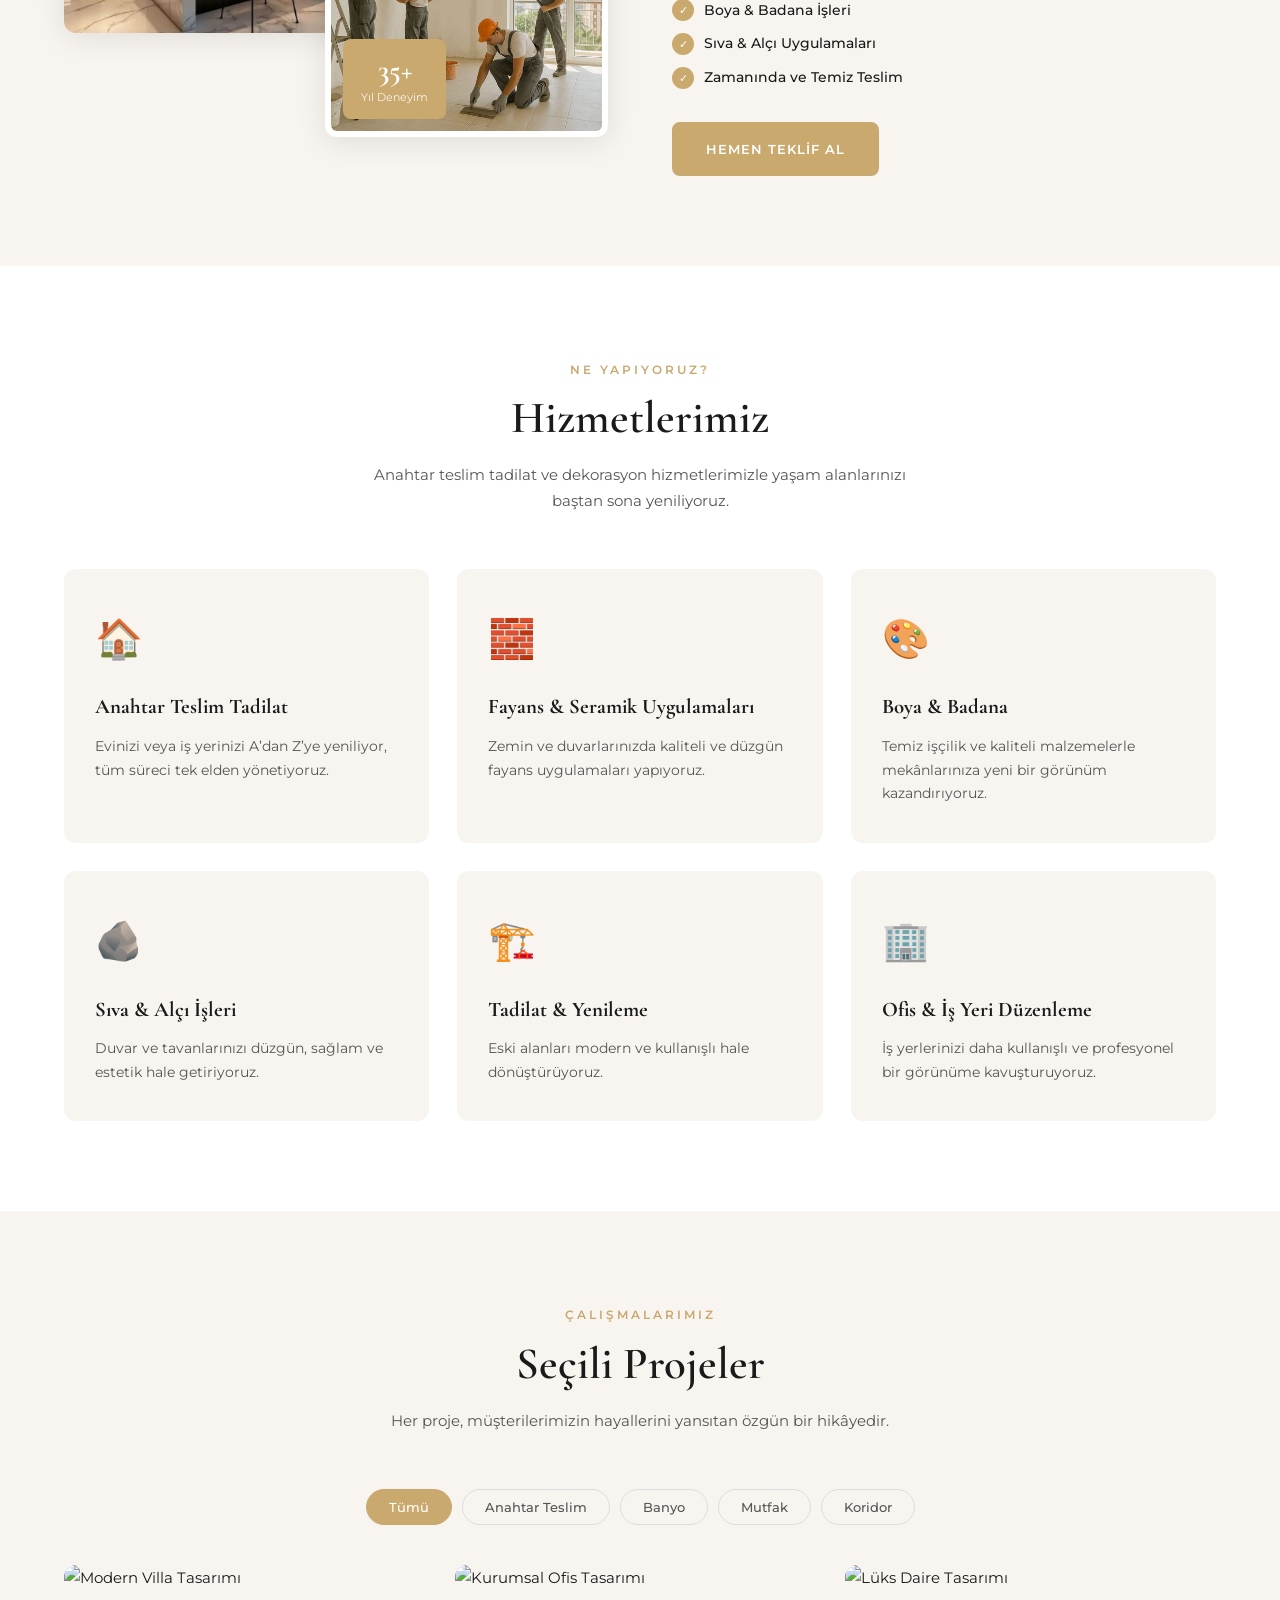
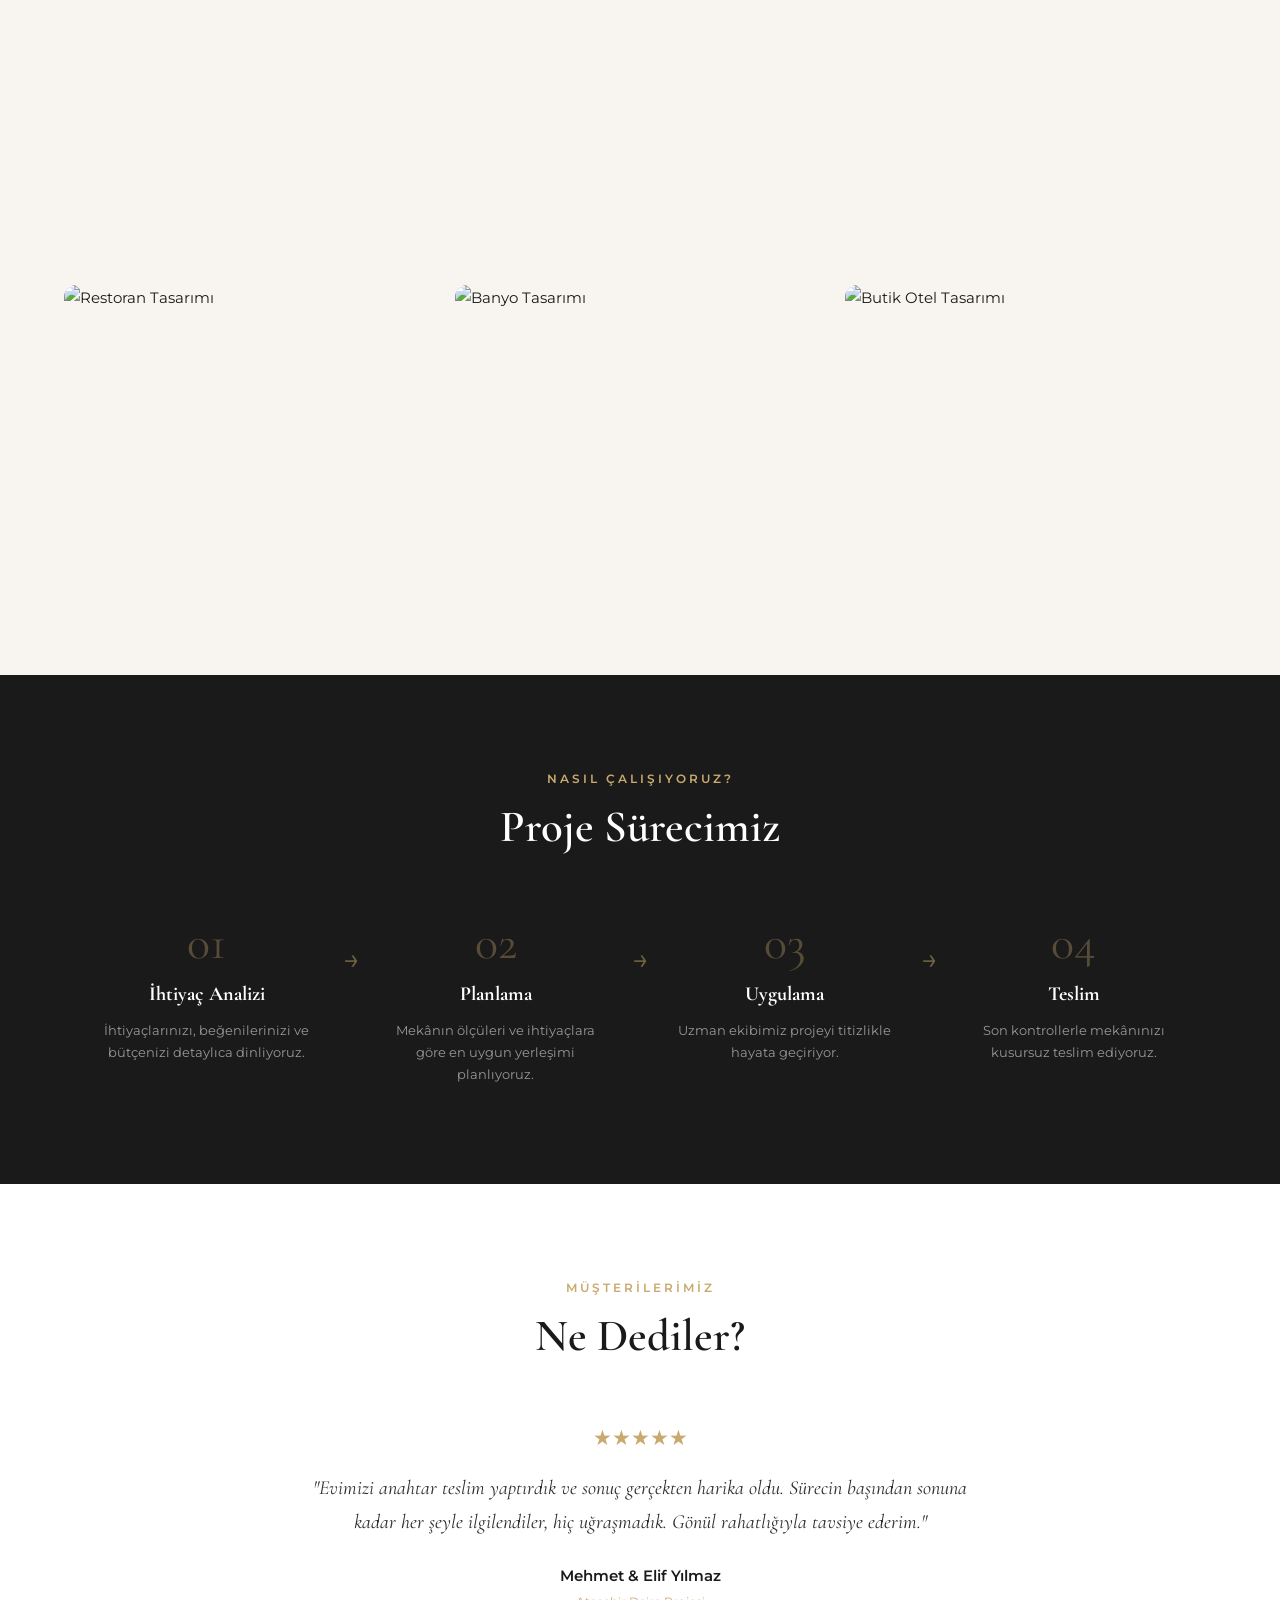
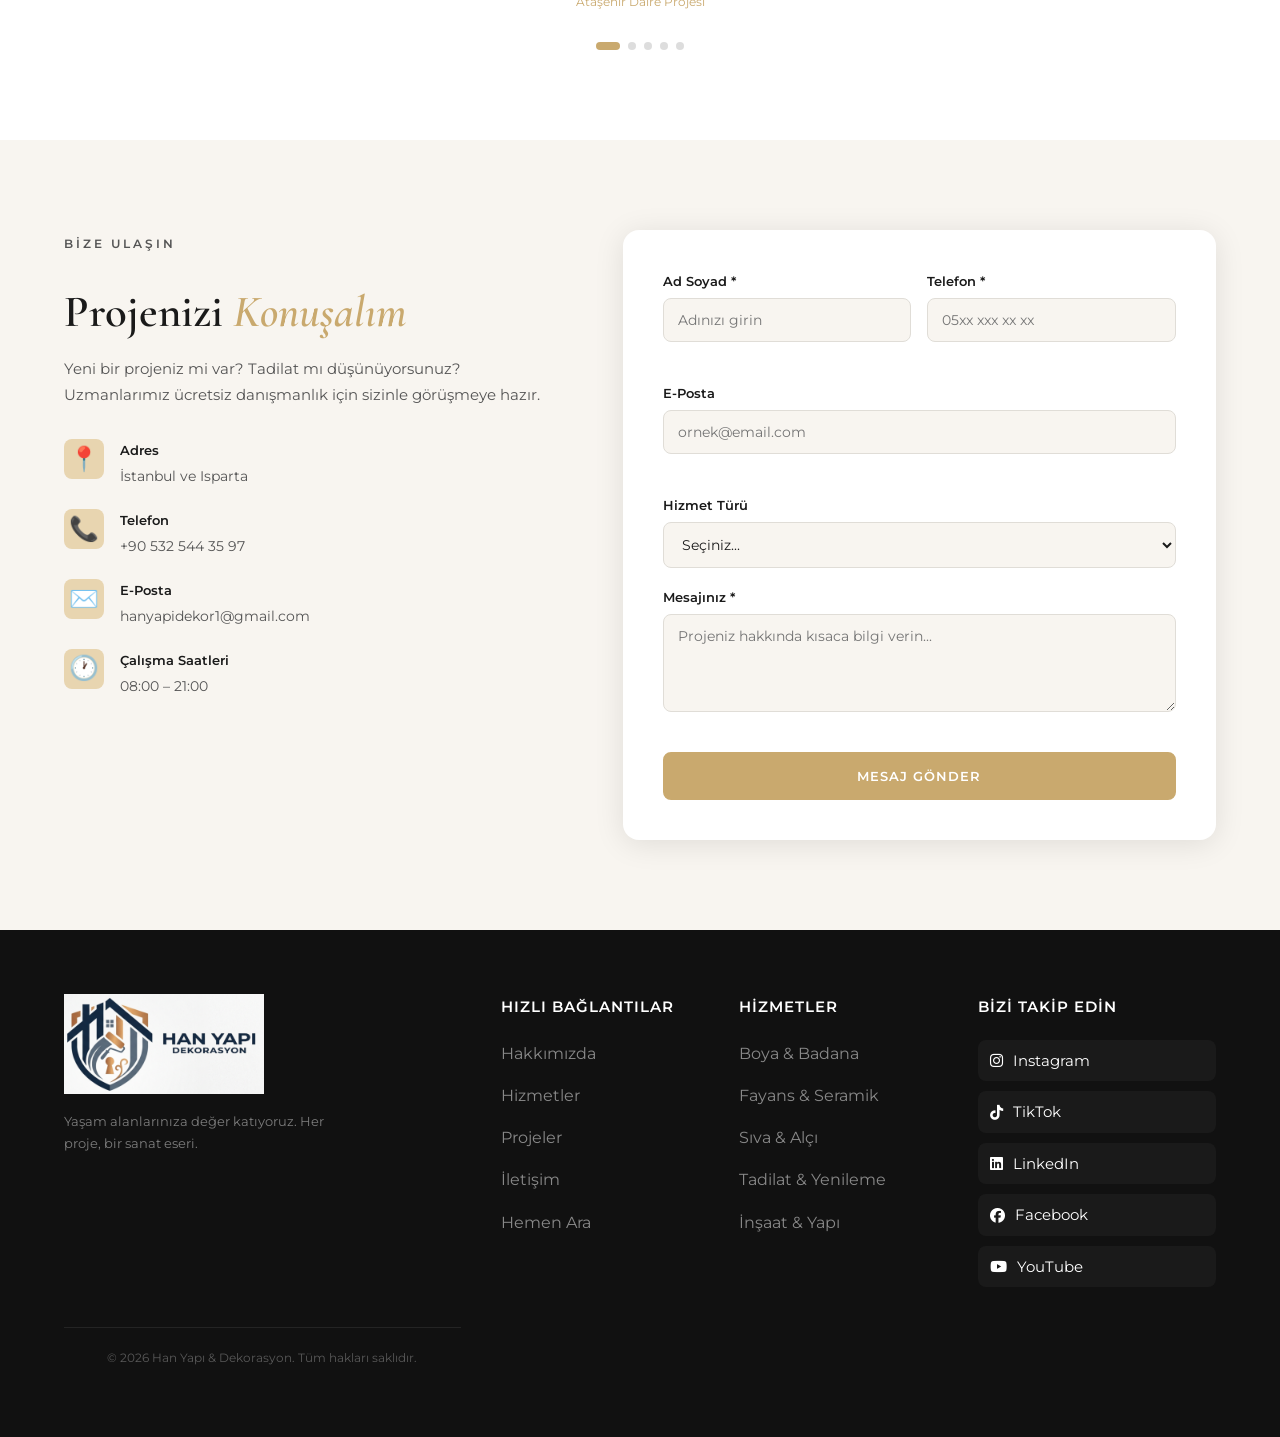
==== commit c20eb374: "Add files via upload" ====
--- a/hanyapidekor/site/index.html
+++ b/hanyapidekor/site/index.html
@@ -1,13 +1,44 @@
 <!DOCTYPE html>
 <html lang="tr">
 <head>
+
   <meta charset="UTF-8" />
   <meta name="viewport" content="width=device-width, initial-scale=1.0" />
-  <title>Han Yapı & Dekorasyon</title>
+
+  <!-- ==================== TEMEL SEO ==================== -->
+  <title>Han Yapı & Dekorasyon | İstanbul ve Isparta Tadilat & Dekorasyon</title>
+  <meta name="description" content="İstanbul ve Isparta'da profesyonel anahtar teslim tadilat, dekorasyon, fayans, boya-badana, sıva ve alçı işleri. 35+ yıl deneyim, kaliteli işçilik ve zamanında teslim.">
+  <meta name="keywords" content="tadilat istanbul, dekorasyon istanbul, fayans ustası, boya badana, sıva alçı, anahtar teslim tadilat, isparta tadilat, iç dekorasyon, ofis tadilatı, ev yenileme">
+  <meta name="author" content="Han Yapı & Dekorasyon">
+  <meta name="robots" content="index, follow">
+  <link rel="canonical" href="https://hanyapidekorasyon.com/" />
+
+  <!-- ==================== OPEN GRAPH (Sosyal Medya) ==================== -->
+  <meta property="og:title" content="Han Yapı & Dekorasyon | Profesyonel Tadilat ve Dekorasyon" />
+  <meta property="og:description" content="Yaşam alanlarınızı baştan sona yeniliyoruz. Anahtar teslim tadilat, fayans, boya, sıva ve dekorasyon hizmetleri." />
+  <meta property="og:type" content="website" />
+  <meta property="og:url" content="https://hanyapidekorasyon.com/" />
+  <meta property="og:image" content="https://hanyapidekorasyon.com/image/29858.jpg" />
+  <meta property="og:locale" content="tr_TR" />
+  <meta property="og:site_name" content="Han Yapı & Dekorasyon" />
+
+  <!-- ==================== TWITTER CARD ==================== -->
+  <meta name="twitter:card" content="summary_large_image" />
+  <meta name="twitter:title" content="Han Yapı & Dekorasyon | Tadilat ve Dekorasyon" />
+  <meta name="twitter:description" content="İstanbul ve Isparta'da kaliteli tadilat hizmetleri. Hemen teklif alın!" />
+  <meta name="twitter:image" content="https://hanyapidekorasyon.com/image/29858.jpg" />
+
+  <!-- ==================== FAVICON ==================== -->
+  <link rel="icon" href="./image/hyp_logo_sag_yazili.png" type="image/png">
+  <link rel="apple-touch-icon" href="./image/hyp_logo_sag_yazili.png">
+
+  <!-- Fonts & CSS -->
   <link href="https://fonts.googleapis.com/css2?family=Cormorant+Garamond:wght@300;400;600;700&family=Montserrat:wght@300;400;500;600&display=swap" rel="stylesheet" />
   <link rel="stylesheet" href="https://cdnjs.cloudflare.com/ajax/libs/font-awesome/6.5.0/css/all.min.css">
   <link rel="stylesheet" href="style.css" />
+
 </head>
+
 <body>
 
 
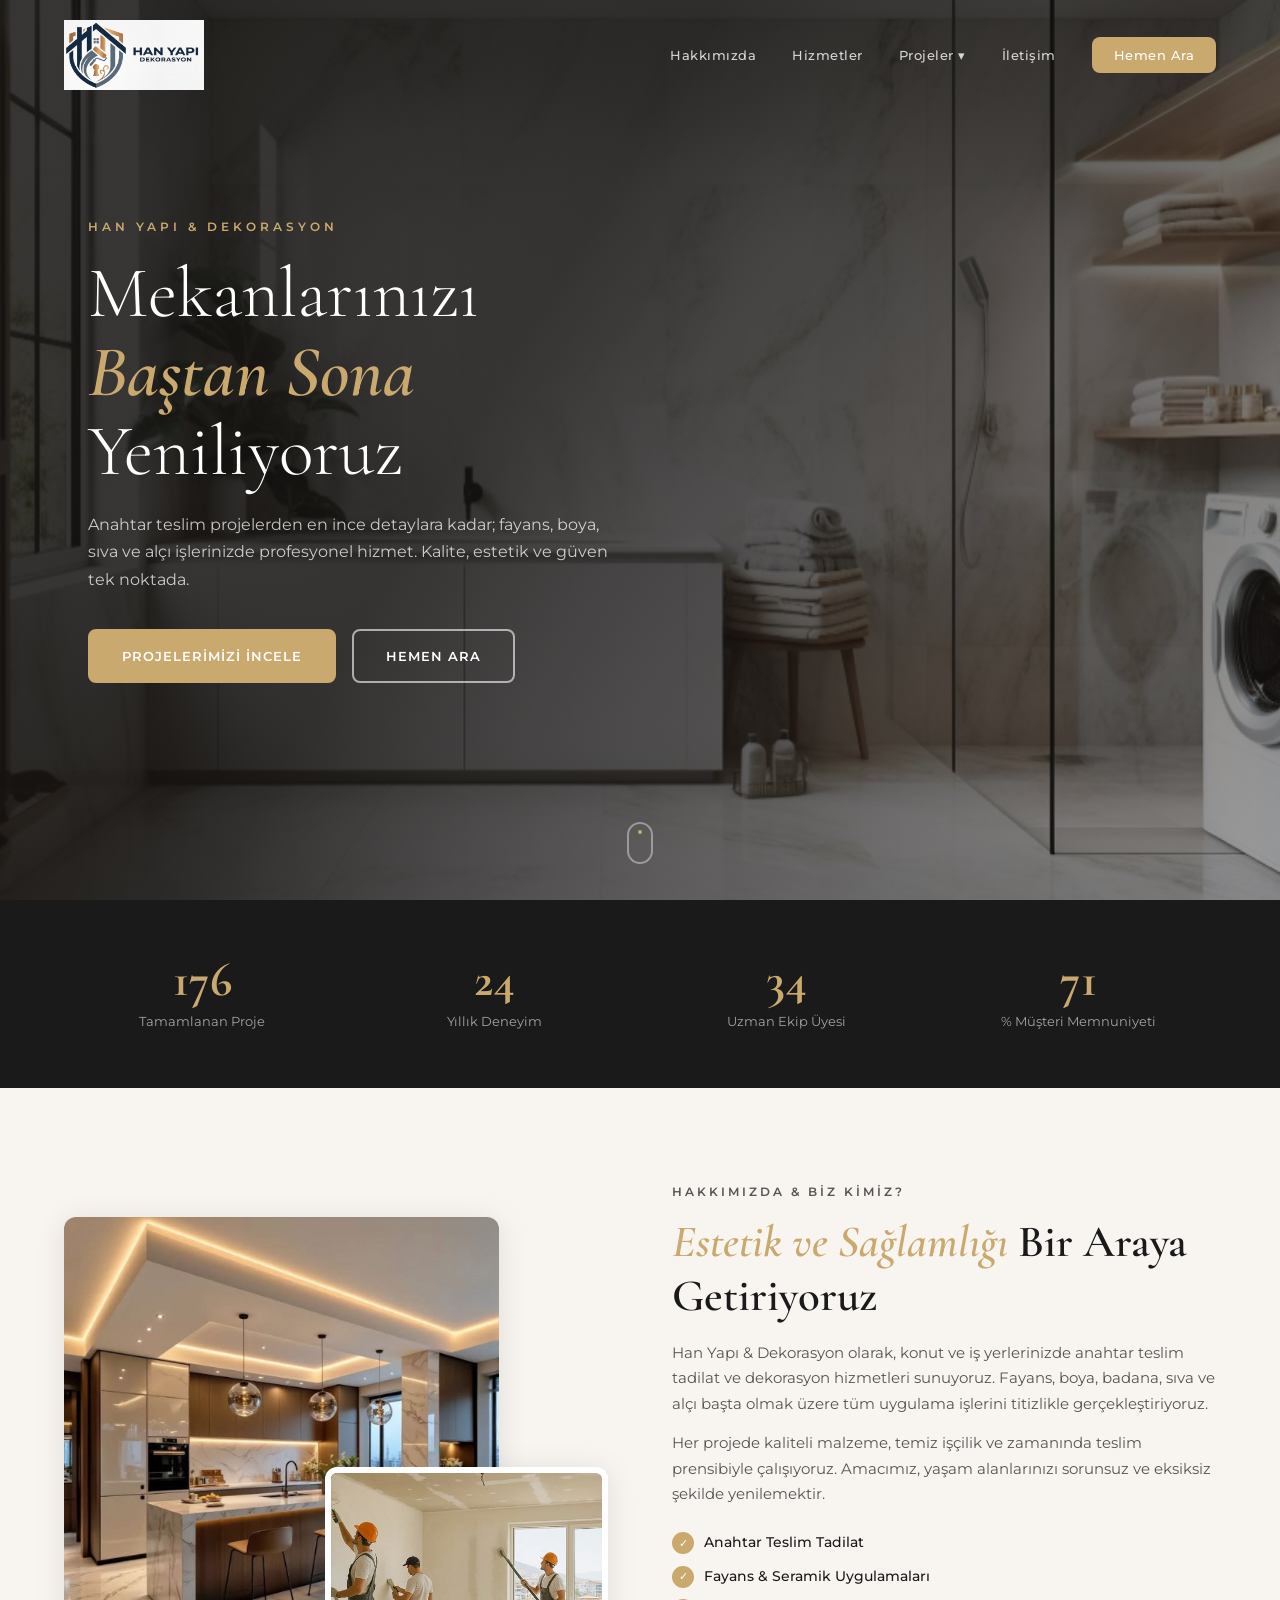
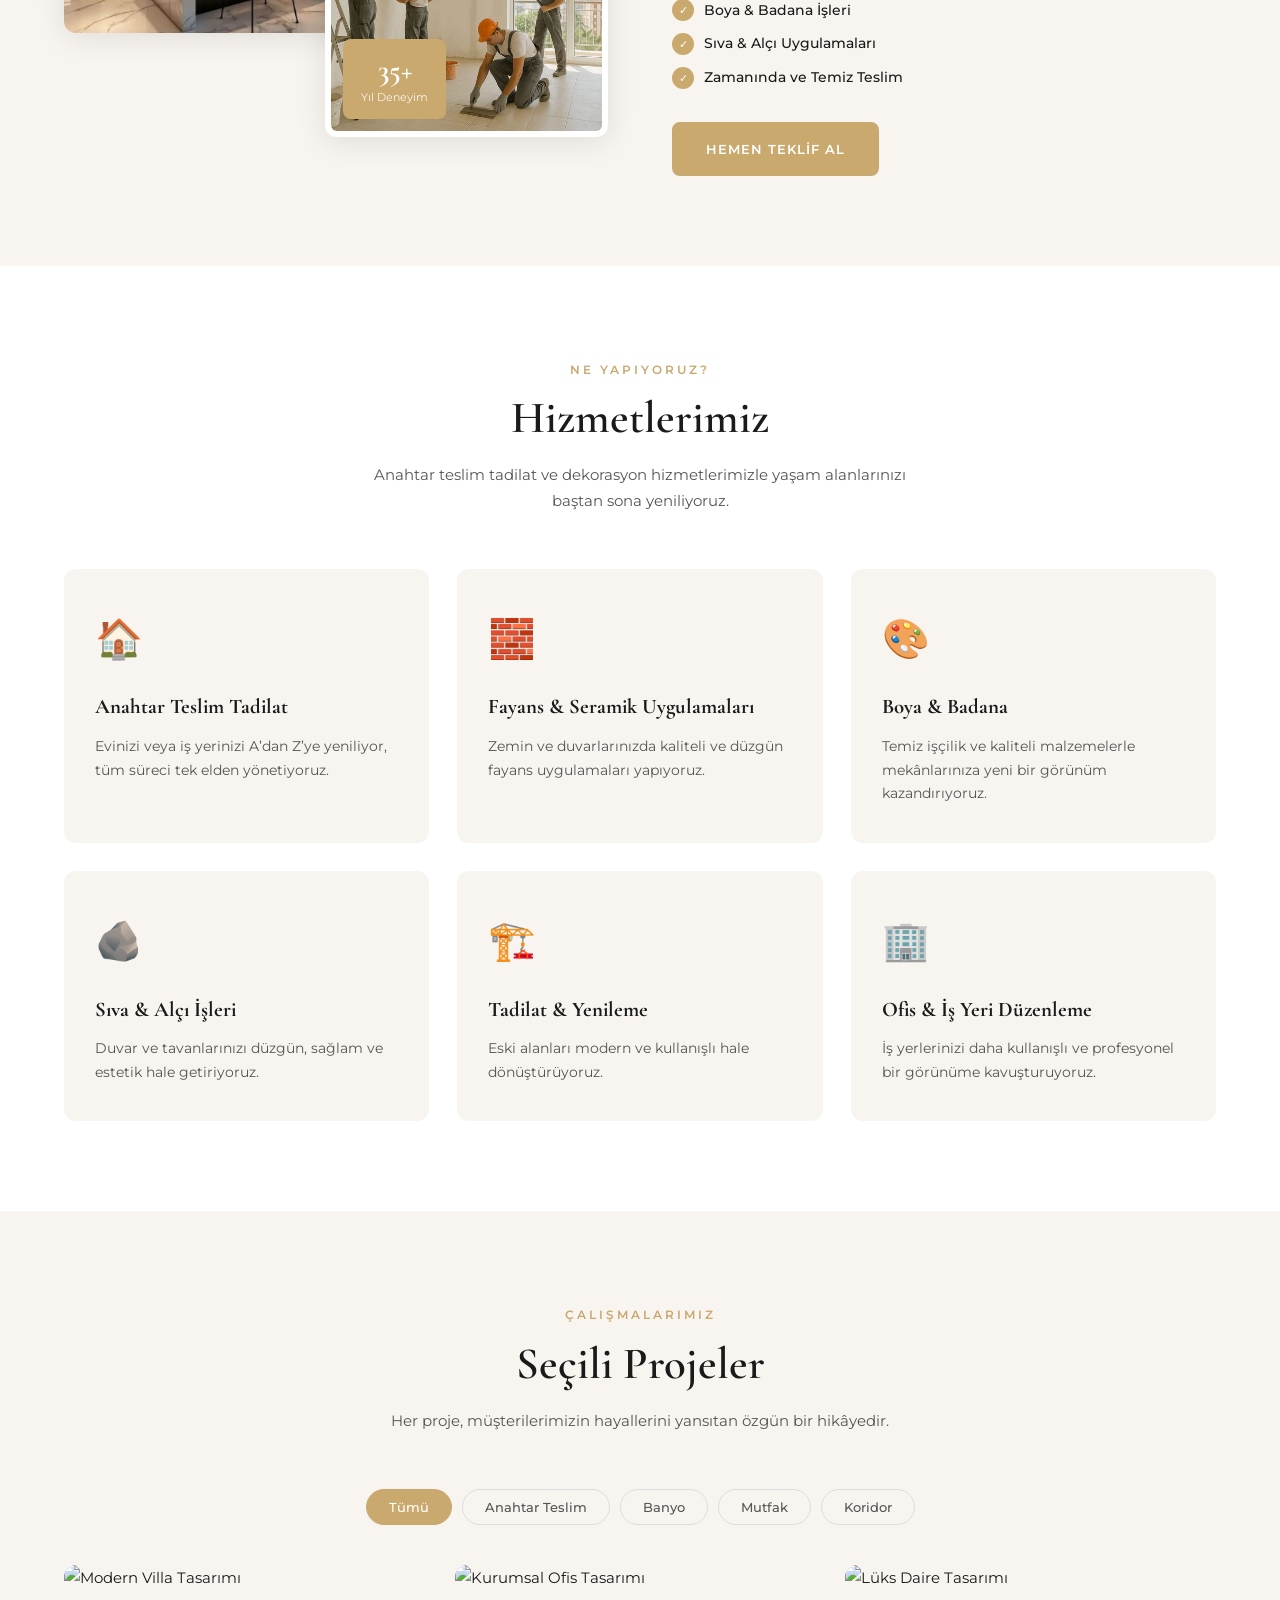
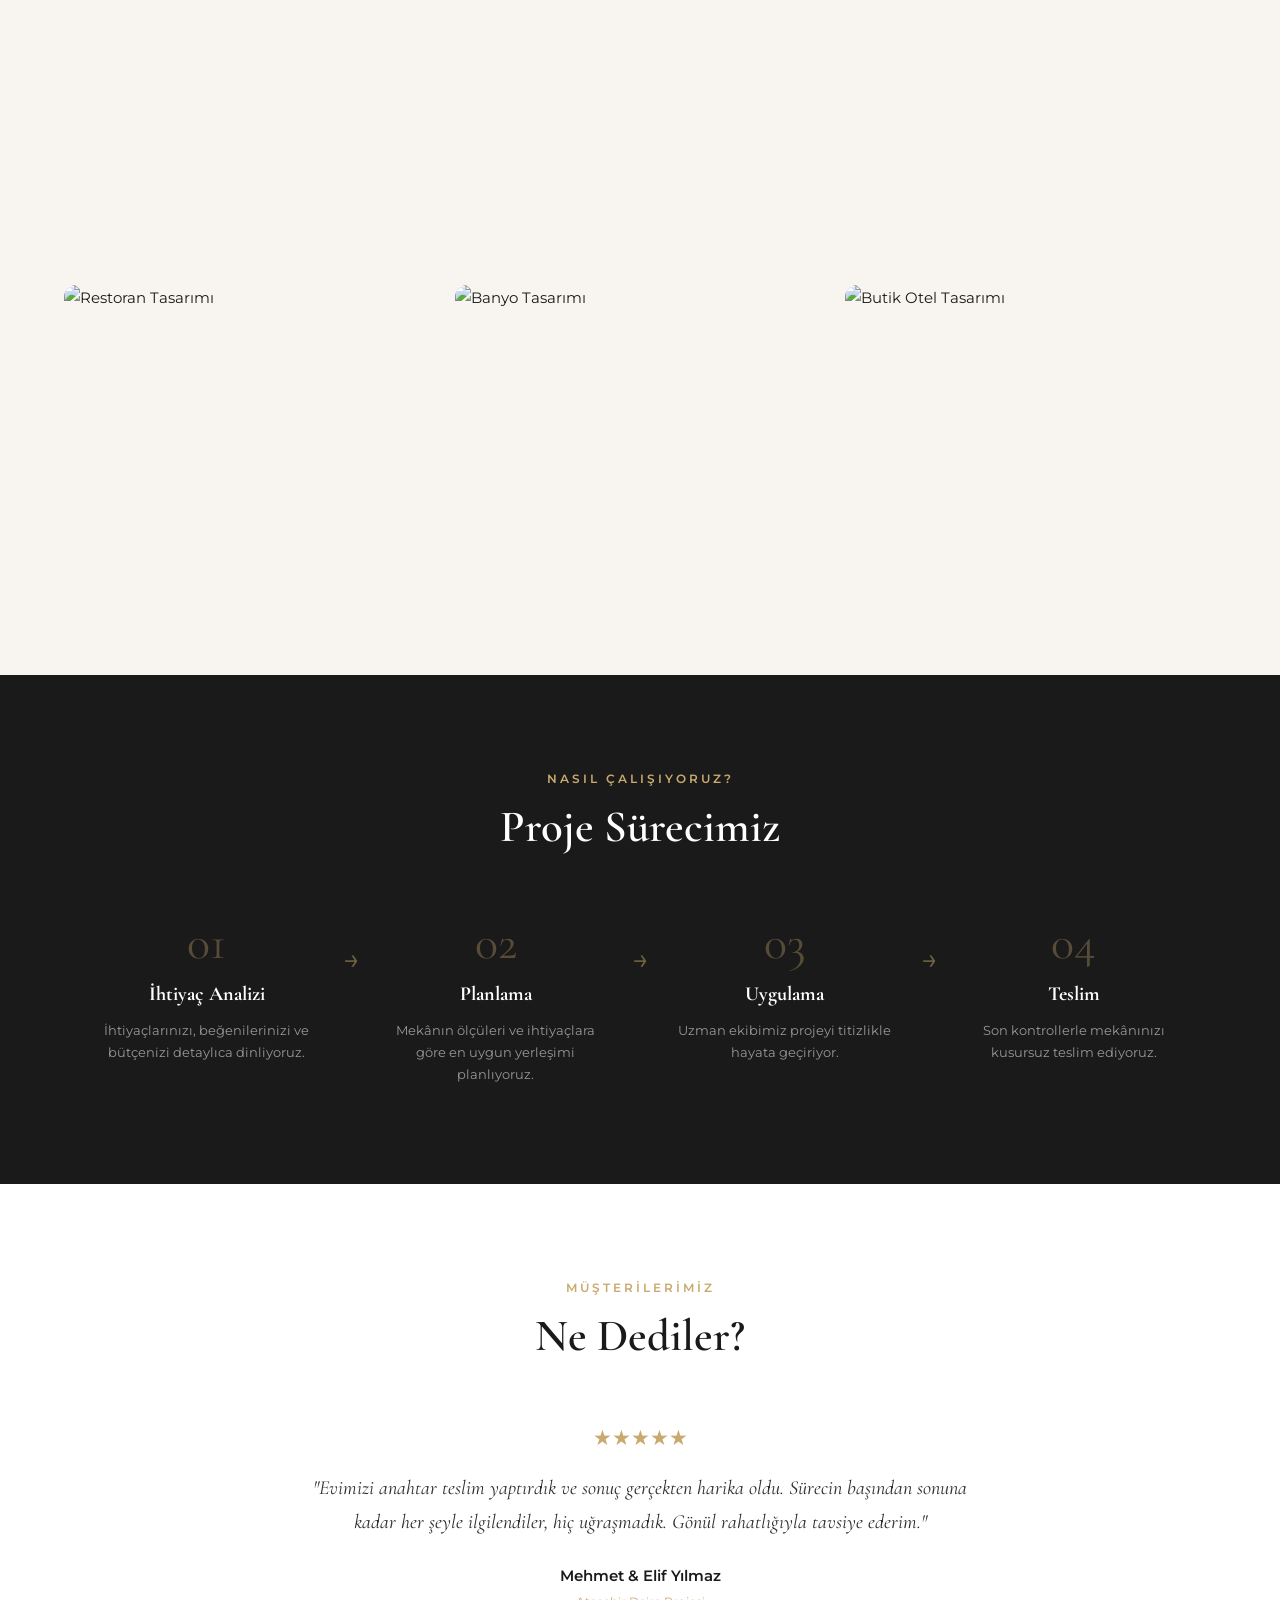
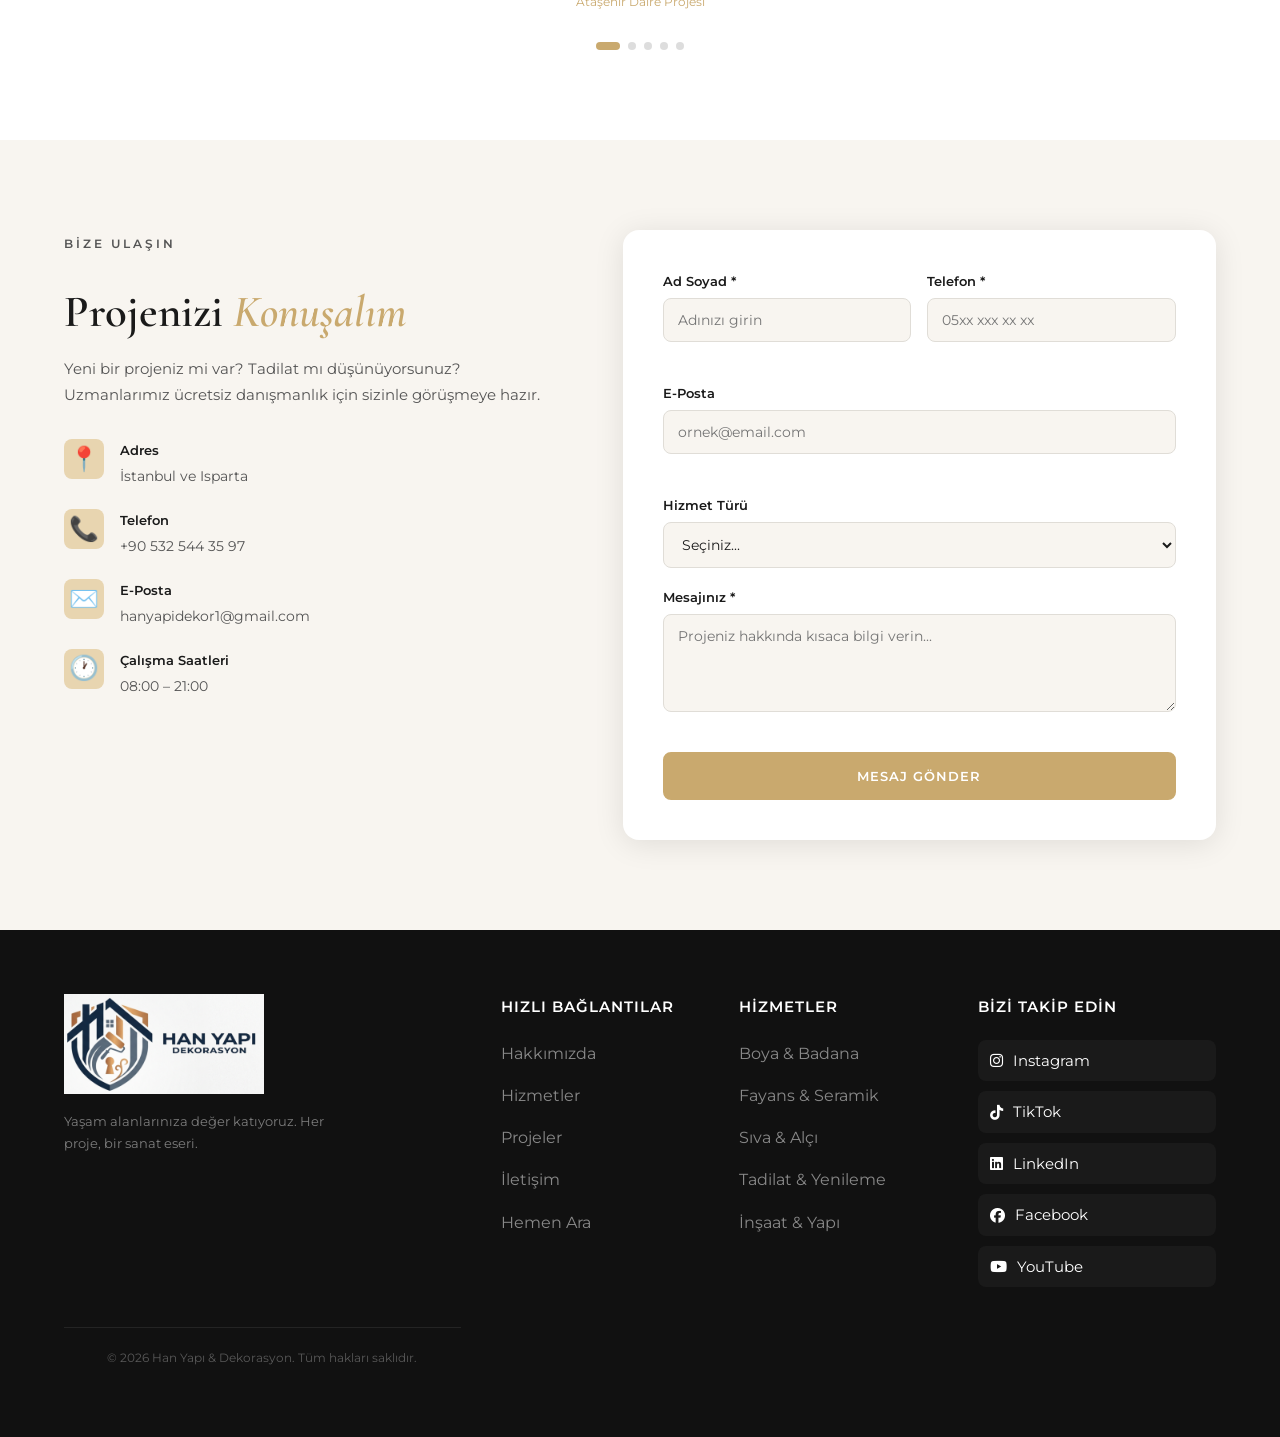
==== commit e7636ae2: "hamburger menu fixed" ====
--- a/hanyapidekor/site/index.html
+++ b/hanyapidekor/site/index.html
@@ -410,23 +410,23 @@
         <div class="form-row">
           <div class="form-group">
             <label for="name">Ad Soyad *</label>
-            <input type="text" id="name" name="name" placeholder="Adınızı girin" required />
+            <input type="text" id="name" name="name" placeholder="Adınızı girin" autocomplete="name" required />
             <span class="form-error" id="nameError"></span>
           </div>
           <div class="form-group">
             <label for="phone">Telefon *</label>
-            <input type="tel" id="phone" name="phone" placeholder="05xx xxx xx xx" required />
+            <input type="tel" id="phone" name="phone" placeholder="05xx xxx xx xx" autocomplete="tel" required />
             <span class="form-error" id="phoneError"></span>
           </div>
         </div>
         <div class="form-group">
           <label for="email">E-Posta</label>
-          <input type="email" id="email" name="email" placeholder="ornek@email.com" />
+          <input type="email" id="email" name="email" placeholder="ornek@email.com" autocomplete="email" />
           <span class="form-error" id="emailError"></span>
         </div>
         <div class="form-group">
           <label for="service">Hizmet Türü</label>
-          <select id="service" name="service">
+          <select id="service" name="service" autocomplete="off">
             <option value="">Seçiniz...</option>
             <option>Boya & Badana</option>
             <option>Fayans & Seramik</option>
--- a/hanyapidekor/site/style.css
+++ b/hanyapidekor/site/style.css
@@ -909,21 +909,6 @@
   .stats .container { grid-template-columns: repeat(2, 1fr); }
 }
 
-/* DROPDOWN MOBİL FIX */
-.dropdown-menu {
-  position: static;
-  opacity: 1;
-  visibility: visible;
-  transform: none;
-  background: transparent;
-  box-shadow: none;
-  padding-left: 12px;
-}
-
-.dropdown-menu a {
-  padding: 10px 0;
-}
-
 /* =========================
    DROPDOWN MENU
    ========================= */
@@ -999,4 +984,82 @@
 .fixed-nav {
   padding-top: 70px;
 }
+
+/* =========================
+   MOBİL DROPDOWN - TIKLA AÇ
+   ========================= */
+@media (max-width: 768px) {
+  /* Dropdown li border kaldır ve padding ekle */
+  #navLinks li.dropdown {
+    border-bottom: none !important;
+    padding-bottom: 0 !important;
+  }
+
+  /* Dropdown buton */
+  #navLinks .dropdown > .dropbtn {
+    display: block;
+    width: 100%;
+    cursor: pointer;
+    user-select: none;
+  }
+
+  /* Dropdown menü - KAPALI */
+  #navLinks .dropdown > .dropdown-menu {
+    position: static !important;
+    display: none !important;
+    opacity: 1 !important;
+    visibility: visible !important;
+    transform: none !important;
+    background: transparent !important;
+    box-shadow: none !important;
+    padding: 0 !important;
+    margin: 8px 0 0 0 !important;
+    border-top: 1px solid rgba(255,255,255,.08);
+    min-width: 0 !important;
+    border-radius: 0 !important;
+  }
+
+  /* Dropdown menü - AÇIK */
+  #navLinks .dropdown.open > .dropdown-menu {
+    display: block !important;
+  }
+
+  /* Dropdown içindeki li'ler */
+  #navLinks .dropdown-menu > li {
+    width: 100% !important;
+    border-bottom: 1px solid rgba(255,255,255,.05) !important;
+    padding-left: 20px !important;
+    margin: 0 !important;
+  }
+
+  #navLinks .dropdown-menu > li:last-child {
+    border-bottom: 1px solid rgba(255,255,255,.08) !important;
+  }
+
+  /* Dropdown içindeki linkler */
+  #navLinks .dropdown-menu a {
+    display: block !important;
+    padding: 12px 0 !important;
+    font-size: 13px !important;
+    color: rgba(255,255,255,.7) !important;
+  }
+
+  #navLinks .dropdown-menu a:hover {
+    color: var(--gold) !important;
+  }
+
+  /* Mobilde hover'ı tamamen kapat */
+  #navLinks .dropdown:hover > .dropdown-menu {
+    display: none !important;
+    opacity: 0 !important;
+    visibility: hidden !important;
+  }
+
+  /* Açık durumda hover olsa bile görünsün */
+  #navLinks .dropdown.open:hover > .dropdown-menu {
+    display: block !important;
+    opacity: 1 !important;
+    visibility: visible !important;
+  }
+}
   
